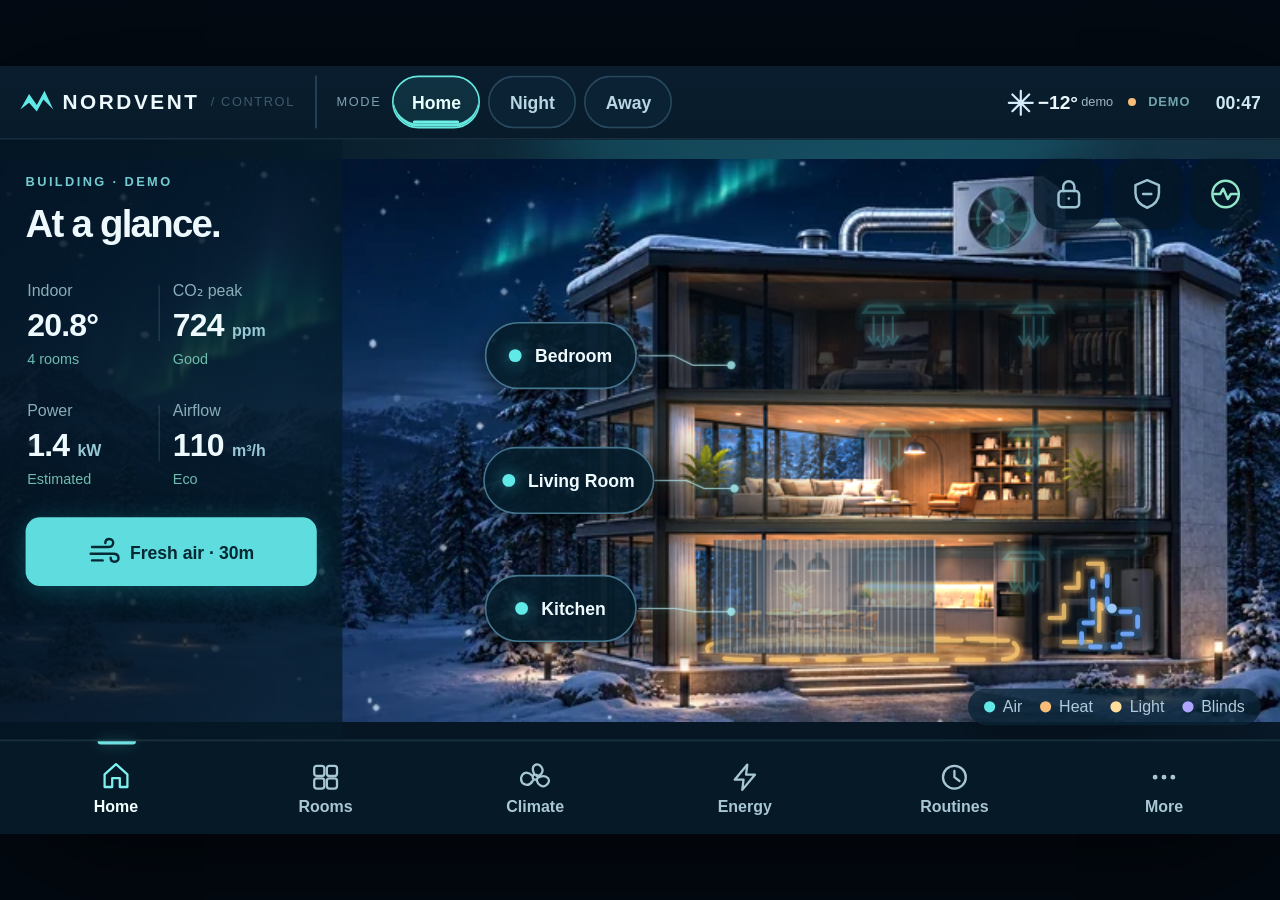
==== docs/web/index.html @ 2cdef2ea "feat: import original NORDVENT web and Qt source, including self-contained v17 interactive HMI" ====
<!doctype html>
<html lang="en"><head><meta charset="utf-8"><meta name="viewport" content="width=device-width,initial-scale=1,maximum-scale=1,user-scalable=no"><meta name="theme-color" content="#06131f"><title>NORDVENT v16 | Status & Motion</title><style>
/* styles.css */
:root{--bg:#061320;--panel:#0c273a;--panel2:#0d2e41;--line:#2c5266;--line2:#456d80;--muted:#9fbfcd;--white:#e8f8ff;--cyan:#47e4ef;--amber:#ffc078;--gold:#ffde9b;--violet:#afa4ff;--mint:#71e4b7;--red:#ff878a;--ease:cubic-bezier(.16,.85,.28,1)}
*{box-sizing:border-box}html,body{width:100%;height:100%;margin:0;overflow:hidden;background:#030a13;color:var(--white);font-family:Inter,Segoe UI,Arial,sans-serif;-webkit-font-smoothing:antialiased;overscroll-behavior:none}button,input,select{font:inherit}button{border:0;background:none;color:inherit;cursor:pointer;touch-action:manipulation;user-select:none;-webkit-tap-highlight-color:transparent}button:focus-visible,input:focus-visible,select:focus-visible{outline:2px solid var(--cyan);outline-offset:1px}button:active{transform:scale(.974)}.symbols{position:absolute;width:0;height:0;overflow:hidden}.ico{width:20px;height:20px;stroke:currentColor;stroke-width:1.8;fill:none;stroke-linecap:round;stroke-linejoin:round;flex:none}.ico.small{width:18px;height:18px}
#viewport{width:100%;height:100%;position:relative;display:flex;align-items:center;justify-content:center;overflow:hidden}.device{width:800px;height:480px;background:var(--bg);overflow:hidden;position:relative;flex:none;transform-origin:center center;border:1px solid #294556;box-shadow:0 20px 90px #000a}
.top{position:absolute;inset:0 0 auto;height:46px;display:flex;align-items:center;padding:0 14px 0 15px;gap:14px;background:linear-gradient(180deg,#0e2436,#081724);border-bottom:1px solid #284556;z-index:30}.wordmark{display:flex;align-items:center;gap:7px}.logo-wave{width:27px;height:27px;color:var(--cyan);filter:drop-shadow(0 0 6px #4ce4ef60)}.wordmark b{font-size:15px;letter-spacing:3.2px;font-weight:800}.wordmark-trail{font-size:9px;color:#63889c;letter-spacing:1px;border-left:1px solid #2f526a;padding-left:11px;margin-left:2px}.scene-top{height:40px;min-width:126px;border-left:1px solid #2a495b;padding-left:12px;display:flex;gap:6px;align-items:center;justify-content:center}.top-kicker{font-size:9px;letter-spacing:.9px;color:#8eafbf}.scene-top strong{font-size:13px}.down{font-size:16px;color:var(--cyan)}.top-fill{flex:1}.outdoor{display:flex;gap:6px;align-items:center}.outdoor .ico{color:#d4ebfd}.outdoor strong{font-size:14px}.outdoor span{font-size:9px;color:#9fb6c6}.sim{font-size:10px;letter-spacing:.8px;font-weight:750;color:#c3d7e0;border-left:1px solid #315063;padding-left:15px;white-space:nowrap}.sim i{width:6px;height:6px;display:inline-block;background:var(--amber);box-shadow:0 0 9px var(--amber);border-radius:50%;margin-right:5px}.top time{font-weight:730;font-size:12px;min-width:40px;text-align:right;color:#d1e9f1}
.workspace{position:absolute;inset:46px 0 59px;height:375px;overflow:hidden;background:radial-gradient(ellipse at 68% 23%,#13405a,#071c30 57%,#081624 88%)}.workspace::before{content:"";position:absolute;inset:0;pointer-events:none;background:linear-gradient(0deg,#03101ba0,transparent 26%,#0000);z-index:1}.ambient{position:absolute;pointer-events:none;filter:blur(23px);border-radius:50%;opacity:.2;transition:opacity .35s}.bg-a{width:350px;height:180px;top:-112px;right:115px;background:#23bacf}.bg-b{width:170px;height:140px;right:-80px;bottom:-60px;background:#4c6eb3}
.art{position:absolute;top:12px;left:0;width:800px;height:352px;z-index:1;transform-origin:66% 46%;transition:transform .52s var(--ease),filter .35s,opacity .35s;will-change:transform}.house{position:absolute;inset:0;width:800px;height:352px;object-fit:fill;pointer-events:none;user-select:none}.effect-svg{position:absolute;inset:0;width:800px;height:352px;pointer-events:none;overflow:visible}.fx{transition:opacity .3s,filter .3s}.fx-light rect{transition:opacity .35s}.fx-air,.fx-recovery,.fx-heat{opacity:0}.fx-air.on{opacity:.7}.fx-recovery.on{opacity:.65}.fx-heat.on{opacity:.6}.air-base{fill:none;stroke:var(--cyan);stroke-width:8;opacity:.12}.air-moving{fill:none;stroke:var(--cyan);stroke-width:3;stroke-dasharray:8 18;stroke-linecap:round;animation:flow var(--air-duration,2.4s) linear infinite;filter:url(#glowC)}.fan-ring{fill:none;stroke:var(--cyan);stroke-width:1.8;stroke-dasharray:18 9;animation:fan 6s linear infinite;transform-origin:608px 37px}.fan-blades{fill:#51f0ef;opacity:.84;animation:fan 2.6s linear infinite;transform-origin:608px 37px;filter:url(#glowC)}.heat-base{fill:none;stroke:var(--amber);stroke-width:8;opacity:.12}.heat-running{fill:none;stroke:var(--amber);stroke-width:4;stroke-linecap:round;stroke-dasharray:20 22;animation:flow 3s linear infinite;filter:url(#glowA)}.recovery-cyan,.recovery-amber{fill:none;stroke-width:4;stroke-dasharray:12 14;stroke-linecap:round;animation:flow 2.5s linear infinite;filter:url(#glowC)}.recovery-cyan{stroke:var(--cyan)}.recovery-amber{stroke:var(--amber);animation-direction:reverse}.fx-blind rect{fill:#9b96ff;opacity:.65;transition:height .48s var(--ease);filter:drop-shadow(0 0 3px #aaa3ff75)}.focus-svg{opacity:0;transition:opacity .2s}.focus-svg.on{opacity:1}.focus-svg rect,.focus-svg path{transition:all .45s var(--ease)}#focusFill{fill:#43dff1;fill-opacity:.04}#focusStroke{fill:none;stroke:var(--cyan);stroke-opacity:.77;stroke-width:1.5;stroke-dasharray:7 7;animation:selection 6s linear infinite}#focusTop{fill:none;stroke:#85f8fc;stroke-width:2.5;filter:url(#glowC)}
.workspace[data-page="home"] .art{opacity:1}.workspace[data-page="rooms"] .art{transform:translate(85px,4px) scale(.91);filter:brightness(.66)}.workspace[data-page="climate"] .art{transform:translate(120px,1px) scale(.93);filter:brightness(.7)}.workspace[data-page="energy"] .art{transform:translate(105px,1px) scale(.94);filter:brightness(.72)}.workspace[data-page="routines"] .art,.workspace[data-page="more"] .art{opacity:.3;filter:brightness(.5)}.workspace[data-page="home"].focused .art{transform:translate(-140px,var(--zoom-y,0px)) scale(1.24);filter:brightness(.91)}.workspace[data-page="climate"] .fx-air.on,.workspace[data-page="climate"] .fx-recovery.on{opacity:1}.workspace[data-page="climate"] .fx-heat.on{opacity:.12}.workspace[data-page="energy"] .fx-heat.on{opacity:1}.workspace[data-page="energy"] .fx-air.on,.workspace[data-page="energy"] .fx-recovery.on{opacity:.10}.workspace.focused .fx-air.on,.workspace.focused .fx-recovery.on,.workspace.focused .fx-heat.on{opacity:.15}
.hotspots{position:absolute;inset:0;z-index:7;pointer-events:none}.room-tag{position:absolute;height:42px;min-width:95px;padding:0 11px;display:flex;align-items:center;justify-content:center;gap:8px;background:#061d2be9;border:1px solid #44768d;border-radius:22px;box-shadow:0 5px 15px #0009;font-size:11px;font-weight:700;pointer-events:auto;transition:background .18s,border-color .18s,transform .18s;white-space:nowrap}.room-tag:active{transform:scale(.97)}.room-tag:hover,.room-tag.active{border-color:var(--cyan);background:#0c4455}.room-pulse{width:8px;height:8px;border-radius:50%;background:var(--cyan);box-shadow:0 0 10px #46e4ef91;animation:beacon 2.8s ease-in-out infinite}.room-bedroom{top:102px;left:308px}.room-living{top:179px;left:305px}.room-kitchen{top:259px;left:305px}.room-utility{top:260px;left:624px}.workspace[data-page]:not([data-page="home"]) .hotspots,.workspace.focused .hotspots{display:none}
.view,.room-view{position:absolute;inset:0;z-index:8;pointer-events:none}.view>*,.room-view>*{pointer-events:auto}.room-view{display:none}.workspace.focused .room-view{display:block}.workspace.focused .view{display:none}
.panel{border:1px solid #3a657a;background:linear-gradient(140deg,#0c2a3eea,#071b2aF9);border-radius:15px;box-shadow:9px 16px 35px #0008;backdrop-filter:blur(11px)}.eyebrow{font-size:9px;color:#8de7ee;text-transform:uppercase;letter-spacing:1.45px;font-weight:800}.muted{color:var(--muted)}.h1{font-size:23px;font-weight:780;line-height:1.06;letter-spacing:-.5px;margin:5px 0 7px}.h2{font-size:20px;font-weight:760;line-height:1.1;letter-spacing:-.4px;margin:3px 0}.small{font-size:10px}.tiny{font-size:9px}.is-green{color:var(--mint)}.is-cyan{color:var(--cyan)}.is-amber{color:var(--amber)}.is-violet{color:var(--violet)}.divider{height:1px;background:#365468;opacity:.85;margin:8px 0}
.btn{height:42px;min-width:42px;border:1px solid #456c80;border-radius:10px;background:linear-gradient(145deg,#153b50,#10293d);display:inline-flex;align-items:center;justify-content:center;gap:6px;padding:0 11px;color:var(--white);font-size:11px;font-weight:740;white-space:nowrap;transition:transform .15s var(--ease),border-color .18s,background .18s,box-shadow .2s}.btn:hover{border-color:#74c0cf}.btn.on,.btn.selected{background:linear-gradient(125deg,#0c5263,#103e51);border-color:var(--cyan);box-shadow:inset 0 0 0 1px #48e6f418}.btn.primary{background:linear-gradient(125deg,#62f4ec,#28b3d2);border:1px solid #80f9f7;color:#072233;box-shadow:0 0 17px #36dfe13d}.btn.negative{border-color:#886273;color:#ffb3b9}.btn:disabled{opacity:.36;cursor:default}.icon-btn{height:42px;width:42px;border:1px solid #46697c;border-radius:10px;background:#113047;display:grid;place-items:center;flex:none}.segmented{display:flex;gap:5px}.segmented .btn{flex:1;padding:0 7px}.switch{height:42px;min-width:72px;border:1px solid #607c89;background:#123143;border-radius:10px;font-weight:760;font-size:12px;padding:0 10px}.switch.on{background:#104e56;border-color:var(--cyan);color:#adfffa;box-shadow:0 0 12px #46dde620}.switch.warning{border-color:var(--amber);color:var(--amber)}
.home-panel{position:absolute;top:14px;left:12px;width:226px;padding:15px 13px 12px}.hero-desc{color:#aac5d2;font-size:11px;line-height:1.35;margin:0 0 12px}.home-stats{display:grid;grid-template-columns:1fr 1fr;gap:7px;margin:9px 0 12px}.home-stat{border:1px solid #365c70;border-radius:9px;background:#102e41;padding:8px 8px 7px;min-height:61px}.home-stat small{font-size:10px;color:#a2bdcb;display:block;margin-bottom:4px}.home-stat strong{font-size:17px}.home-stat em{font-size:10px;color:#70dcbc;display:block;font-style:normal;margin-top:2px}.home-buttons{display:grid;grid-template-columns:1fr 78px;gap:6px}.home-buttons .btn{padding:0 7px}.home-footer{font-size:10px;color:#a6c8d9;margin:11px 0 0;line-height:1.3;min-height:25px}.home-legend{position:absolute;right:13px;bottom:9px;display:flex;gap:11px;align-items:center;z-index:8;padding:6px 10px;background:#081d2ad9;border:1px solid #285065;border-radius:20px;font-size:10px;color:#b0cbdb}.home-legend span{display:flex;align-items:center;gap:5px}.dot{width:7px;height:7px;border-radius:50%;background:var(--cyan)}.dot.heat{background:var(--amber)}.dot.lights{background:var(--gold)}.dot.blinds{background:var(--violet)}
.room-rail{position:absolute;left:11px;top:14px;width:108px;display:grid;gap:6px}.room-rail .rail-btn{height:45px;border-radius:10px;background:#0a2435eb;border:1px solid #335b71;padding:0 8px;text-align:left;font-size:11px;font-weight:720;display:flex;align-items:center;gap:6px}.rail-btn.active{background:#0b4655;border-color:var(--cyan);color:#d1ffff}.rail-btn .dot{width:6px;height:6px;flex:none}.focus-hint{position:absolute;left:12px;bottom:12px;font-size:10px;color:#bde2f2;background:#071a2bbd;border:1px solid #2d5b6c;border-radius:9px;padding:8px 9px;max-width:180px;line-height:1.4}.room-controls{position:absolute;right:8px;top:8px;bottom:8px;width:306px;border:1px solid #467b8a;border-radius:14px;background:linear-gradient(165deg,#113348f7,#071b2dfd 72%);padding:11px;box-shadow:-13px 9px 34px #0009}.room-head{display:flex;align-items:center;gap:10px;justify-content:space-between;height:43px}.room-head h2{margin:2px 0;font-size:19px}.room-meta{display:flex;justify-content:space-between;align-items:center;height:34px;background:#123043;border:1px solid #345668;border-radius:8px;margin:7px 0 8px;padding:0 9px;font-size:10px;color:#c8e3ec}.room-meta b{font-size:11px}.control-stack{display:grid;gap:7px}.control-row{min-height:69px;background:#0b2638;border:1px solid #2d5268;border-radius:10px;padding:7px 8px}.control-head{display:flex;align-items:center;justify-content:space-between;gap:5px;font-size:11px;margin-bottom:5px}.control-head .title{display:flex;align-items:center;gap:6px;font-weight:750}.control-head .title .ico{width:16px;height:16px}.control-head .value{font-weight:750;font-size:12px}.control-inputs{display:flex;gap:5px;align-items:center}.control-inputs .btn{height:36px;min-width:36px;padding:0 8px}.control-inputs output{flex:1;text-align:center;font-size:18px;font-weight:780;letter-spacing:-.5px}.control-inputs .range{flex:1;min-width:0}.slider-label{min-width:32px;font-size:11px;text-align:right;font-weight:740}.range{appearance:none;-webkit-appearance:none;background:linear-gradient(90deg,var(--cyan),#286a83) left center/100% 5px no-repeat;height:28px;cursor:pointer}.range::-webkit-slider-thumb{appearance:none;-webkit-appearance:none;width:19px;height:19px;border-radius:50%;background:#d9fcff;border:3px solid #1da3b6;box-shadow:0 0 9px #1cb4cc60}.range::-moz-range-thumb{width:17px;height:17px;border:3px solid #1da3b6;border-radius:50%;background:#d9fcff}.range.violet{background:linear-gradient(90deg,#ada7ff,#565d99) left center/100% 5px no-repeat}.control-inputs .btn{flex:1}.control-inputs .btn .ico{width:16px;height:16px}.room-controls .detail{font-size:9px;color:#95b8c8;margin-top:7px}
.page-shell{position:absolute;top:13px;left:13px;width:440px;height:347px;padding:13px 14px;border:1px solid #436c7f;border-radius:15px;background:linear-gradient(145deg,#0c293df5,#071b2af6);box-shadow:12px 12px 35px #0007}.page-shell.wide{width:570px;left:115px}.page-header{height:44px;display:flex;align-items:flex-start;justify-content:space-between;gap:10px}.page-header .subtitle{font-size:10px;color:#a2c0ce;line-height:1.3}.page-header .h2{margin:2px 0}.status-chip{font-size:10px;color:#9df1e2;background:#103e48;border:1px solid #36999b;border-radius:22px;padding:7px 9px;white-space:nowrap}.section-title{font-size:11px;font-weight:790;color:#dbf3f8}.page-grid{display:grid;gap:8px}.compact-card{background:#102e41;border:1px solid #31576a;border-radius:10px;padding:9px 10px}.compact-row{display:flex;align-items:center;justify-content:space-between;gap:8px}.compact-row strong{font-size:12px}.compact-row small{font-size:10px;color:#a2bdc9}.compact-card p{font-size:10px;color:#9ebdcb;margin:5px 0 0}.mode-row{display:flex;gap:6px;margin:7px 0 9px}.mode-row .btn{min-width:0;flex:1}.subsystem{display:grid;grid-template-columns:1fr auto;align-items:center;gap:8px;min-height:52px;border-bottom:1px solid #274a5d}.subsystem:last-child{border-bottom:0}.subsystem strong{font-size:12px;display:block}.subsystem small{font-size:10px;color:#9eb8c6}.subsystem .switch{min-width:72px}.climate-banner{margin-top:9px;padding:8px 10px;border-radius:10px;background:#0c3c48;border:1px solid #287e8a;display:flex;align-items:center;justify-content:space-between;font-size:10px;color:#c8ebec}.climate-banner b{font-size:12px}
.rooms-layout{position:absolute;inset:0}.rooms-panel{position:absolute;top:12px;left:13px;width:434px;height:348px}.rooms-heading{margin-bottom:9px}.rooms-heading p{font-size:10px;color:#a4bdc9;margin:3px 0}.room-cards{display:grid;grid-template-columns:1fr 1fr;gap:9px}.room-card{height:133px;padding:12px;display:flex;flex-direction:column;justify-content:space-between;text-align:left;border-radius:13px;border:1px solid #3f687b;background:linear-gradient(145deg,#183b50eb,#0b2235ed);box-shadow:0 5px 14px #0005;transition:background .2s,border-color .2s,transform .18s}.room-card:hover{border-color:var(--cyan);background:#154356}.room-card .room-name{display:flex;justify-content:space-between;align-items:center;font-size:15px;font-weight:780}.room-card .room-name svg{width:17px;height:17px}.room-card .room-detail{font-size:10px;color:#abcedc}.room-card .readings{display:flex;gap:14px;font-size:13px;font-weight:740}.rooms-hint{position:absolute;right:16px;bottom:15px;background:#0b2636c7;border:1px solid #305c75;border-radius:9px;padding:9px 12px;color:#b9dbe9;font-size:10px}
.energy-stats{display:grid;grid-template-columns:repeat(3,1fr);gap:7px;margin:4px 0 10px}.energy-stat{border:1px solid #31596d;background:#122f42;border-radius:9px;padding:9px}.energy-stat small{font-size:9px;color:#a4c0cf;display:block}.energy-stat strong{font-size:19px;display:block;margin-top:3px}.energy-status{display:flex;justify-content:space-between;margin:10px 0 9px;align-items:center}.energy-flow{position:absolute;right:11px;top:72px;width:317px;height:236px;opacity:.95;pointer-events:none}.energy-flow text{font-family:Inter,Arial,sans-serif;fill:#cce4ec;font-size:12px}.energy-flow .flow-edge{stroke:var(--cyan);stroke-width:2.5;stroke-dasharray:7 10;animation:flow 2.7s linear infinite;fill:none;filter:drop-shadow(0 0 4px #4bcedb66)}.energy-flow .flow-hot{stroke:var(--amber);animation-duration:3s}.energy-note{position:absolute;right:20px;bottom:19px;background:#071c29d8;border:1px solid #2b5268;border-radius:9px;padding:7px 12px;color:#afd0da;font-size:10px}
.routine-list{display:grid;gap:7px;margin:10px 0 9px}.routine-row{display:grid;grid-template-columns:57px 1fr 48px 48px;align-items:center;gap:8px;padding:8px 9px;background:#102d41;border:1px solid #345b6f;border-radius:10px;min-height:67px}.routine-row .rt-time{font-size:16px;color:#a7f9ff;font-weight:760}.routine-row .rt-desc{font-size:11px;font-weight:700}.routine-row .rt-meta{display:block;font-size:10px;color:#9cb7c5;margin-top:4px}.routine-row .btn{height:40px;min-width:42px;padding:0 5px;font-size:10px}.routine-note{font-size:10px;color:#abcfdb;background:#0e2b3b;border-left:2px solid var(--cyan);padding:7px 10px;margin-top:7px}.max-three{color:#97b9c8;font-size:10px}
.more-tabs{display:flex;gap:7px;margin:5px 0 10px}.more-tabs .btn{flex:1;min-width:0}.setting-row{display:flex;align-items:center;justify-content:space-between;gap:8px;min-height:65px;padding:4px 0;border-bottom:1px solid #345266}.setting-row:last-child{border:0}.setting-row strong{display:block;font-size:12px}.setting-row small{color:#9ebac7;font-size:10px;display:block;margin-top:4px;line-height:1.3}.setting-row .btn,.setting-row .switch{height:42px;min-width:74px}.more-hint{font-size:10px;color:#a5c3d0;margin:9px 0 0}
.nav{position:absolute;bottom:0;left:0;right:0;height:59px;border-top:1px solid #30566a;background:linear-gradient(180deg,#0d2536,#071522);padding:5px 8px;display:grid;grid-template-columns:repeat(6,1fr);gap:6px;z-index:25}.nav-item{height:48px;display:flex;align-items:center;justify-content:center;flex-direction:column;gap:3px;border-radius:9px;font-size:10px;font-weight:690;color:#a8c7d4;position:relative;transition:color .18s,background .18s}.nav-item .ico{width:19px;height:19px;transition:transform .25s var(--ease)}.nav-item.selected{background:#114457;color:#ddfdff}.nav-item.selected::before{content:"";position:absolute;top:-5px;width:34px;height:3px;background:var(--cyan);box-shadow:0 0 12px var(--cyan);border-radius:0 0 4px 4px}.nav-item.selected .ico{color:var(--cyan);transform:translateY(-1px)}
.toast{position:absolute;z-index:34;bottom:10px;left:50%;transform:translate(-50%,20px);opacity:0;pointer-events:none;transition:transform .25s var(--ease),opacity .2s;background:#0d3c4c;border:1px solid #48b6c7;border-radius:9px;padding:10px 12px;max-width:660px;white-space:nowrap;font-size:11px;box-shadow:0 8px 25px #0009}.toast.show{opacity:1;transform:translate(-50%,0);pointer-events:auto}.toast button{color:#a0fffb;font-weight:800;text-decoration:underline;margin-left:12px;padding:5px}
.modal-back{position:absolute;inset:0;z-index:70;display:grid;place-items:center;background:#020914d0;backdrop-filter:blur(6px)}.modal-back.hidden{display:none}.dialog{width:468px;max-height:410px;overflow:hidden;border:1px solid #508797;border-radius:15px;background:linear-gradient(145deg,#153b50,#081d2e);box-shadow:0 20px 70px #000d;padding:14px 16px}.dialog-head{height:42px;display:flex;align-items:center;justify-content:space-between}.dialog-head h2{font-size:19px;margin:0}.dialog-body{font-size:12px;color:#b8d6e1;line-height:1.46;max-height:280px;overflow:hidden}.dialog-body p{margin:7px 0}.dialog-body label{font-size:10px;color:#aed0dc;display:block;margin:4px 0}.dialog-body input,.dialog-body select{width:100%;height:42px;border:1px solid #467187;border-radius:9px;background:#09283b;color:#e8f7fd;padding:0 10px;font-size:12px}.dialog-fields{display:grid;grid-template-columns:1fr 1fr;gap:8px}.dialog-row{display:flex;gap:8px;margin:6px 0}.dialog-row .btn{flex:1}.dialog-body .scene-opt{width:100%;height:55px;border:1px solid #41697b;border-radius:9px;margin:5px 0;padding:8px 12px;display:flex;align-items:center;justify-content:space-between;text-align:left;background:#113347}.dialog-body .scene-opt.active{border-color:var(--cyan)}.scene-opt strong{font-size:13px;display:block}.scene-opt small{font-size:10px;color:#9ebcc9}.dialog-footer{display:flex;justify-content:flex-end;gap:8px;margin-top:14px}.dialog-footer .btn{min-width:94px}
@keyframes flow{to{stroke-dashoffset:-112}}@keyframes fan{to{transform:rotate(360deg)}}@keyframes selection{to{stroke-dashoffset:-70}}@keyframes beacon{0%,100%{box-shadow:0 0 6px #46e4ef60}50%{box-shadow:0 0 15px #46e4efc7}}@keyframes pop{0%{transform:scale(.94);opacity:.7}100%{transform:scale(1);opacity:1}}
.reduce-motion *, .reduce-motion *::before,.reduce-motion *::after{animation:none!important;transition:none!important}
@media(prefers-reduced-motion:reduce){*,*::before,*::after{animation:none!important;transition:none!important}}
.turbine .fan-blades{animation-duration:var(--fan-duration,2.6s)}

/* Small touch confirmations and state-driven motion; disabled by reduce-motion. */
@keyframes tapRing{0%{opacity:.33;transform:scale(.68)}100%{opacity:0;transform:scale(1.5)}}
.nav-item,.btn,.room-tag,.rail-btn,.room-card{isolation:isolate;position:relative}
.nav-item.tap-flash::after,.btn.tap-flash::after,.room-tag.tap-flash::after,.rail-btn.tap-flash::after,.room-card.tap-flash::after{content:"";position:absolute;inset:8px;border:2px solid #5bf7ed;border-radius:inherit;pointer-events:none;animation:tapRing .35s ease-out both}
.reduce-motion .tap-flash::after{animation:none!important;display:none}

/* Fixed 800x480 room-control geometry: slightly larger touch targets, still no scroll. */
.room-controls{padding:10px}.room-head{height:40px}.room-meta{height:31px;margin:5px 0 6px}.control-stack{gap:5px}.control-row{min-height:72px;padding:6px 8px}.control-inputs .btn{height:40px}.room-controls .detail{margin-top:5px}

/* Display & FX has four rows: compact them instead of clipping or scrolling. */
.more-display .more-tabs{margin:3px 0 7px}.more-display .setting-row{min-height:54px}.more-display .more-hint{margin-top:4px}

/* V7: physical luminaires are independent, raster-aligned transparent layers. */
.lighting-layers{position:absolute;inset:0;width:800px;height:352px;pointer-events:none;overflow:hidden;z-index:1}
.fixture-overlay{position:absolute;display:block;pointer-events:none;opacity:0;transition:opacity .38s cubic-bezier(.2,.8,.2,1);user-select:none;will-change:opacity}
.fx-light{display:none !important}
.fixture-link{display:inline-flex;align-items:center;justify-content:center;gap:3px;min-width:122px;height:25px;padding:2px 5px;border:1px solid #5a667d;border-radius:7px;background:#183447;color:#ffe1ab;font-size:10px;font-weight:760;white-space:nowrap}
.fixture-link:hover,.fixture-link:focus-visible{border-color:#ffe0a6;background:#334054}
.fixture-row{height:55px;border:1px solid #345a70;border-radius:10px;background:#102f43;margin:6px 0;padding:6px 9px;display:flex;align-items:center;justify-content:space-between;gap:7px}
.fixture-row strong{display:block;font-size:12px}.fixture-row small{display:block;font-size:10px;color:#acc6d2;margin-top:3px}
.fixture-row button{height:40px;min-width:78px}
.room-controls .control-row{padding-top:5px;padding-bottom:5px}
.workspace.focused .fixture-overlay{transition:opacity .38s cubic-bezier(.2,.8,.2,1)}

/* V8 · Architectural FX registered to photographic 800×352 master art */
#effectSvg{z-index:4;isolation:isolate}
.fx-air.on{opacity:.95}.fx-heat.on{opacity:.9}.fx-recovery.on{opacity:.8}
.fx-blind{opacity:1;pointer-events:none}
.duct-casing,.air-pipe,.air-moving,.heat-base,.heat-running{fill:none;stroke-linejoin:round;stroke-linecap:round}
.duct-casing{stroke:#143e49;stroke-width:7.5;opacity:.73}
.air-pipe{stroke:#2ce6f5;stroke-width:3;opacity:.62;filter:url(#glowC)}
.air-moving{stroke:#abffff;stroke-width:2;stroke-dasharray:10 10;animation:flow var(--air-duration,2.4s) linear infinite;filter:url(#glowC);opacity:1}
.vent-outlets{stroke:#66f7ff;stroke-width:1;fill:none;filter:url(#glowC)}
.outlet-head{stroke-width:1.8;fill:#125367a0}
.outlet-arrow{stroke-width:1.35;stroke-linecap:round;stroke-linejoin:round;stroke-dasharray:28 5;animation:outletPulse 2.1s ease-in-out infinite}
.vent-outlets g:nth-child(2n) .outlet-arrow{animation-delay:-.7s}
.air-mist{stroke:none;fill:url(#airJet);opacity:.14;animation:mist 3s ease-in-out infinite;pointer-events:none}
.fan-ring{stroke-width:1.8;stroke:#5dfff5;stroke-dasharray:16 8;filter:url(#glowC);animation:fan 4s linear infinite;transform-origin:0px 0px}
.fan-blades{fill:#59faff;stroke:#a7ffff;stroke-width:.45;opacity:.95;transform-origin:0px 0px;animation:fan var(--fan-duration,2.6s) linear infinite;filter:url(#glowC)}
.recovery-cyan,.recovery-amber{fill:none;stroke-width:2.6;stroke-dasharray:7 7;stroke-linecap:round;animation:flow 2.5s linear infinite;filter:url(#glowC)}
.recovery-cyan{stroke:#4df3fa}.recovery-amber{stroke:#ffc070;animation-direction:reverse}
.heat-base{stroke:#ffb152;stroke-width:6.5;opacity:.18;filter:url(#glowA)}
.heat-running{stroke:#ffca71;stroke-width:2.7;opacity:.94;stroke-dasharray:17 12;filter:url(#glowA);animation:flow 2.6s linear infinite}
.heat-pump-dot{fill:#ffca71;filter:url(#glowA);animation:beacon 2s ease-in-out infinite}
.blind-bank{opacity:.98;filter:url(#glowV)}
.blind-slat{fill:none;stroke:#eee5ff;stroke-width:1.65;stroke-opacity:.95;stroke-linecap:round}
.blind-bank rect{opacity:.88}
.blind-edge{fill:none;stroke:#e1cdff;stroke-width:1.35;opacity:0;filter:url(#glowV);transition:opacity .28s}
#blind-bedroom,#blind-living,#blind-kitchen{transition:width .47s cubic-bezier(.18,.84,.3,1)}
.leader-lines{stroke:#b8ecf3;stroke-width:.8;fill:none;opacity:.79;filter:drop-shadow(0 0 2px #65e1f188)}
.leader-lines circle{fill:#affbff;stroke:none}
.workspace[data-page]:not([data-page="home"]) .leader-lines,.workspace.focused .leader-lines{opacity:0}
.workspace[data-page="climate"] .fx-blind{opacity:.10}
.workspace[data-page="energy"] .fx-blind{opacity:.16}
.workspace.focused .fx-blind{opacity:.65}
.workspace:not([data-page="home"]):not([data-page="climate"]):not([data-page="energy"]) .fx-blind{opacity:.15}
/* Effects are state-driven: never animate off equipment. */
.fx-air:not(.on) .fan-blades,.fx-air:not(.on) .air-moving,.fx-heat:not(.on) .heat-running{animation-play-state:paused}
@keyframes outletPulse{0%,100%{opacity:.30}50%{opacity:1}}
@keyframes mist{0%,100%{opacity:.08}50%{opacity:.28}}
/* Navigation and controls remain physically fixed; absolutely no scrolling. */
html,body,.device,.workspace,.art{overflow:hidden}

.room-bedroom{left:303px;top:98px}.room-living{left:302px;top:174px}.room-kitchen{left:303px;top:255px}.room-utility{left:630px;top:249px}

/* Correct original stacking bug: later micro-interaction rule must not convert positioned room tags to flow items. */
.room-tag{position:absolute!important}
.room-bedroom{top:114px;left:303px}.room-living{top:192px;left:302px}.room-kitchen{top:272px;left:303px}.room-utility{top:271px;left:635px}

/* Keep the selected room itself visible to the left of the control drawer. */
.workspace[data-page="home"].focused .art{transform:translate(-192px,var(--zoom-y,0px)) scale(1.24)}
/* Reference composition uses three main living-zone callouts; the utility is always accessible via Rooms and the focus rail. */
.workspace[data-page="home"]:not(.focused) .room-utility{display:none}

/* Invisible but large direct room hit areas (photo is the room selector). */
.zone-hit{position:absolute;display:block;pointer-events:auto;z-index:0;border:0;border-radius:3px;padding:0;cursor:pointer;background:transparent;outline-offset:-3px}
.zone-hit:hover{background:#4bdcec09;outline:1px solid #67eaf860}
.zone-hit:focus-visible{background:#4bdcec11;outline:2px solid var(--cyan)}
.zone-bedroom{left:423px;top:91px;width:298px;height:68px}
.zone-living{left:422px;top:167px;width:298px;height:72px}
.zone-kitchen{left:422px;top:249px;width:218px;height:73px}
.zone-utility{left:647px;top:249px;width:74px;height:73px}
.room-tag{z-index:2}

/* Home summary must also fit above the fixed 59px nav (v7 exceeded it by ~14px). */
.home-panel{padding-top:11px;padding-bottom:8px}
.home-panel .hero-desc{margin-bottom:8px}
.home-panel .home-stats{margin:7px 0 8px}
.home-panel .home-footer{margin-top:6px}

</style><style>
/* minimal.css */
/* NORDVENT v10 | minimal architectural HMI
   Fixed logical canvas 800 x 480. Never scroll. Image-driven rooms, no nested panel borders.
   Core interaction behavior remains in app.js; this is the visual system. */
:root{--bg:#071522;--panel:#092536;--muted:#96b1c0;--white:#edf9fd;--cyan:#5ce4e7;--amber:#ffc580;--ease:cubic-bezier(.2,.75,.25,1)}
.device{border:0;background:#061723;box-shadow:0 22px 85px #000a}
/* Quiet system bar: a label, a current scene, and actual statuses. */
.top{height:46px;border:0;border-bottom:1px solid #b1dceb16;background:linear-gradient(180deg,#091d2e,#071b2a);padding:0 18px;gap:12px}
.wordmark b{font-size:14px;letter-spacing:2.5px;font-weight:740}.wordmark-trail{border:0;padding:0;margin:0 0 0 2px;opacity:.58;font-size:8px}.logo-wave{width:24px;height:24px;filter:none}
.scene-top{min-width:104px;height:39px;gap:5px;border:0;padding:0 6px 0 8px;justify-content:flex-start;border-radius:0;position:relative;transition:background .2s}
.scene-top::after{content:'';position:absolute;left:8px;right:24px;bottom:5px;height:1px;background:#8dbccc70;transform:scaleX(.25);transform-origin:left;transition:transform .24s}
.scene-top:hover::after,.scene-top:focus-visible::after{transform:scaleX(1)}
.scene-top .top-kicker{font-size:8px;color:#7196a9;letter-spacing:1px}.scene-top strong{font-size:13px;letter-spacing:.2px}.scene-top .down{color:#83dadf;font-size:14px}
.sim{border:0;padding-left:4px;letter-spacing:1.4px;color:#83a5b5;font-size:9px}.sim i{width:5px;height:5px;box-shadow:none}.outdoor strong{font-size:13px}
.workspace{background:radial-gradient(ellipse at 80% 20%,#183d50,#071826 64%)}.workspace::before{background:linear-gradient(0deg,#061522d6,transparent 24%)}
/* The building remains the dominant visual object. */
.workspace[data-page="rooms"] .art{transform:translate(96px,5px) scale(.91);filter:brightness(.82) saturate(1.06)}
.workspace[data-page="climate"] .art{filter:brightness(.76)}
.workspace[data-page="energy"] .art{filter:brightness(.74)}
.thermal-zone{fill:transparent;opacity:0;mix-blend-mode:screen;filter:blur(5px);transition:opacity .48s ease,fill .48s ease;pointer-events:none}
#thermalFx{pointer-events:none}
.workspace[data-page="rooms"] .fx-blind{opacity:.08}
.workspace.focused .fx-blind{opacity:.72}
/* Borders no longer define the hierarchy: typography, spacing and tone do. */
.panel,.page-shell,.room-controls{border:0;box-shadow:none;backdrop-filter:blur(8px);background:linear-gradient(95deg,#061a2bf7 0%,#082436ef 88%,#092637df 100%);border-radius:0}
.panel{background:linear-gradient(90deg,#071d2dfc,#0b2837f4)}
.home-panel{left:0;top:0;height:375px;width:229px;padding:19px 19px 12px}
.eyebrow{font-size:8px;letter-spacing:1.5px;color:#75cbcf;font-weight:760}
.h1{font-size:26px;line-height:1.06;letter-spacing:-1.1px;font-weight:670;margin:10px 0 10px}
.h2{font-size:22px;font-weight:690;letter-spacing:-.75px}
.hero-desc{line-height:1.42;color:#9bbbc6;font-size:11px;margin-bottom:12px}
.home-stats{gap:0;margin:9px 0 15px}
.home-stat{background:transparent;border:0;border-radius:0;min-height:62px;padding:6px 4px 8px 1px;position:relative}
.home-stat:nth-child(odd)::after{position:absolute;content:'';width:1px;height:35px;right:7px;top:11px;background:#6eabb12f}
.home-stat small{font-size:10px;color:#89aeba;margin-bottom:5px}.home-stat strong{font-size:19px;font-weight:690;letter-spacing:-.5px}
.home-stat em{font-size:9px;margin-top:4px;color:#6fbcac}
.home-buttons{grid-template-columns:1fr 65px;gap:7px;margin-top:12px}
.home-buttons .btn{height:42px}.home-buttons .btn:not(.primary){background:transparent;color:#9adadf;padding:0 1px;text-decoration:underline;text-decoration-color:#63c7cd65;text-underline-offset:5px}
.home-footer{margin-top:9px;font-size:9px;line-height:1.35;color:#8cabb7}
.home-legend{border:0;background:#092334cf;border-radius:20px;box-shadow:0 3px 20px #0005}
/* Default actions are quiet flat surfaces. One expressive filled action per context. */
.btn,.icon-btn,.switch{border:0;border-radius:9px;background:#ffffff0e;box-shadow:none;color:#d6edf3;transition:background .18s,color .18s,transform .18s,box-shadow .18s}
.btn:hover,.icon-btn:hover,.switch:hover{background:#ffffff19}
.btn:active,.switch:active{transform:scale(.97)}
.btn.selected,.btn.on{background:#3ed3dc2a;color:#8df6f3;border:0;box-shadow:inset 0 -2px #69e1df}
.btn.primary{border:0;background:#5fdcdd;color:#042834;box-shadow:0 3px 16px #1cc5d044}
.btn.primary:hover{background:#81eeee}
.switch.on{border:0;background:#35c7ce29;color:#8af0eb;box-shadow:inset 0 -2px #69e1df}
.switch.warning{border:0;color:#ffc480}
.status-chip{border:0;background:#47d5ca14;border-radius:30px;color:#89e0ce;letter-spacing:.2px}
/* Dedicated room panel: soft translucent sheet, open separators, large setpoint. */
.room-controls{right:0;top:0;bottom:0;width:312px;padding:16px 16px 10px;background:linear-gradient(145deg,#0a2637f8,#061b2bf9)}
.room-head{height:43px}.room-head h2{font-size:21px;font-weight:670;letter-spacing:-.8px}.room-head .icon-btn{background:transparent}
.room-meta{border:0;border-radius:0;background:transparent;margin:5px 0 9px;padding:0;color:#8eb4c1;height:31px;font-size:10px;border-bottom:1px solid #9ed7dc22}
.room-meta b{color:#e2f2f7}
.control-stack{gap:0}
.control-row{padding:9px 0 10px;min-height:84px;border:0;border-radius:0;border-bottom:1px solid #a0cdd025;background:transparent}
.control-row:last-child{border-bottom:0}
.control-head{margin-bottom:9px}.control-head .title{font-weight:650;font-size:11px}.control-head .value{font-size:11px;color:#b1cdda;font-weight:630}
.control-inputs .btn{height:38px;min-width:39px}.control-inputs output{font-size:21px;font-weight:650}
.room-controls .detail{margin-top:8px;color:#729aa9}
.room-rail{left:14px;top:12px;width:105px;gap:2px}
.room-rail .rail-btn{border:0;border-left:2px solid transparent;border-radius:0;background:#061a2bb8;font-size:11px;height:44px;padding:0 11px}
.room-rail .rail-btn.active{background:#093849de;border-color:#63e7e7;color:#e9fcff}
.rail-btn .dot{width:5px;height:5px}
.focus-hint{background:#071d2cbd;border:0;box-shadow:none;left:12px;max-width:150px;bottom:16px;font-size:9px;color:#a4c7d2}
.fixture-link{background:transparent;border:0;padding:0;justify-content:flex-start;color:#ffe3ae;min-width:0}
.fixture-link:hover,.fixture-link:focus-visible{border:0;background:transparent;text-decoration:underline;text-underline-offset:4px}
/* Page shells are wide sheets without nested framed cards. */
.page-shell{left:0;top:0;width:451px;height:375px;padding:19px 20px}
.page-shell.wide{top:0;left:92px;width:603px;height:375px;padding:19px 24px}
.page-header{height:50px}
.page-header .h2{font-size:22px;font-weight:680}.page-header .subtitle{color:#91aeba}
.compact-card{border:0;border-radius:8px;background:#ffffff09;padding:10px 11px}
.compact-card p{color:#94b9c6}
.mode-row{gap:5px;margin:7px 0 12px;padding-bottom:1px;border-bottom:1px solid #9fcdd024}
.mode-row .btn{border-radius:0;background:transparent;height:39px;box-shadow:none;color:#93aebb;font-size:12px;font-weight:620}
.mode-row .btn.selected{color:#90f3f2;box-shadow:inset 0 -2px #67e0df;background:transparent}
.subsystem{border-bottom:1px solid #aecdd020;min-height:53px}
.climate-banner{border:0;background:#65e1de13;border-radius:5px}
.energy-stats{gap:0;margin:8px 0 8px}
.energy-stat{border:0;background:transparent;padding:9px 7px;border-right:1px solid #a1cbd025;border-radius:0}
.energy-stat:last-child{border:0}.energy-stat strong{font-size:19px;font-weight:650}
.energy-flow{opacity:.9}
.energy-note{border:0;background:#061b2ac9}
/* Photograph-led room selection: real crops from the exact house artwork. */
.rooms-panel{left:14px;top:9px;width:438px;height:354px}
.rooms-heading{height:46px;margin:0}
.rooms-heading .eyebrow{font-size:8px}
.rooms-heading .h2{font-size:23px;margin:3px 0}
.rooms-subtitle{font-size:10px;letter-spacing:.1px;color:#a5c1cc;font-weight:450;margin-left:11px;vertical-align:middle}
.room-cards{display:grid;grid-template-columns:repeat(2,1fr);gap:9px}
.room-card{position:relative!important;height:139px;min-height:0;display:block;overflow:hidden;border:0;border-radius:9px;background:#0a293b;padding:0;isolation:isolate;text-align:left;box-shadow:0 3px 16px #0007;transition:transform .2s var(--ease),box-shadow .22s}
.room-card:hover{border:0;background:#0a293b;box-shadow:0 5px 19px #000b}
.room-card:focus-visible{outline:2px solid #71eeee;outline-offset:-2px}
.room-thumb{position:absolute;inset:0;width:100%;height:100%;object-fit:cover;filter:brightness(var(--room-luminance,.9)) saturate(1.12) contrast(1.06);transition:filter .35s,transform .55s var(--ease);pointer-events:none}
.room-card:hover .room-thumb{transform:scale(1.04)}
.room-shade{position:absolute;inset:0;background:linear-gradient(180deg,#01101b5b 0%,#04152200 30%,#031522b3 65%,#02121eea 100%);pointer-events:none}
.room-visual-tint{position:absolute;top:0;right:0;width:80px;height:92px;background:radial-gradient(circle at 100% 0%,var(--thermal-accent),transparent 76%);opacity:.23;pointer-events:none;mix-blend-mode:screen}
.room-card-top{position:absolute;left:11px;right:11px;top:12px;display:flex;justify-content:space-between;align-items:center;color:#f3fbfd;font-size:13px;letter-spacing:-.2px;text-shadow:0 1px 6px #000b}
.room-card-top b{font-weight:720}.room-card-arrow{font-size:18px;font-weight:300;color:#b4f9fa}
.room-card-bottom{position:absolute;left:11px;right:11px;bottom:12px;display:flex;align-items:end;justify-content:space-between;gap:3px}
.room-temperature{font-size:25px;font-weight:680;line-height:.9;letter-spacing:-1px;color:#f1fbfe;text-shadow:0 2px 8px #0008}.room-temperature small{font-size:11px;font-weight:520;letter-spacing:0;margin-left:2px}
.room-card-right{display:flex;flex-direction:column;align-items:flex-end;gap:4px;white-space:nowrap}
.room-card-right b{font-size:10px;font-weight:650}.room-card-right small{font-size:9px;color:#bdd3de}
.rooms-footnote{margin-top:9px;display:flex;align-items:center;justify-content:space-between;font-size:9px;color:#96b8c4}
.thermal-key{display:flex;align-items:center;gap:5px}.thermal-key i{width:5px;height:5px;border-radius:50%;display:inline-block}.thermal-key .cold{background:#69c6ff}.thermal-key .neutral{background:#91e6bf}.thermal-key .warm{background:#ffbc73}
.rooms-hint{border:0;background:#071c2ccf;right:10px;bottom:12px;color:#aed3dc}
/* Secondary views inherit the same open visual rhythm. */
.routine-row{background:transparent;border:0;border-bottom:1px solid #b7d8dc2b;border-radius:0;padding:10px 0;min-height:66px}
.routine-row .rt-time{font-weight:660}
.routine-row .btn{background:#ffffff12}
.routine-note{background:transparent;border-left:2px solid #64dfdf;color:#a4c4ce;padding:5px 9px}
.more-tabs{gap:12px;margin:4px 0 12px}
.more-tabs .btn{background:transparent;border-radius:0;height:34px;font-size:11px;color:#8facba}
.more-tabs .btn.selected{background:transparent;box-shadow:inset 0 -2px #66e2e0;color:#b3fafa}
.setting-row{border-bottom:1px solid #8eafbd27}
/* No giant active box in navigation: a quiet line and a tint. */
.nav{border-top:1px solid #a6e7ee1c;background:#061927;padding:5px 9px;gap:4px}
.nav-item{border-radius:0;font-weight:600}
.nav-item.selected{background:transparent;color:#f3ffff}
.nav-item.selected::before{top:-5px;width:24px;height:2px;background:#70e1e3;box-shadow:0 0 8px #61e6e766}
.nav-item.selected .ico{color:#7df1ef}
.nav-item:not(.selected):hover{background:#ffffff0a}
/* Scene selection is an editorial list, not a stack of card buttons. */
.modal-back{background:#03111ed9;backdrop-filter:blur(9px)}
.dialog{background:#092336;border:0;border-radius:12px;box-shadow:0 24px 80px #000d;padding:15px 20px}
.dialog-head h2{font-size:20px;font-weight:680;letter-spacing:-.6px}
.dialog-body .scene-opt{height:60px;background:transparent;border:0;border-bottom:1px solid #b5d8df29;border-radius:0;margin:0;padding:9px 3px}
.dialog-body .scene-opt:hover{background:#ffffff09}
.scene-opt strong{font-size:15px;font-weight:650}
.scene-opt small{font-size:10px;color:#8fb4c1}
.fixture-row{background:transparent;border:0;border-bottom:1px solid #b6d9e02a;border-radius:0;margin:3px 0;padding:6px 0}
.dialog-body input,.dialog-body select{background:#102e41;border:0;border-radius:7px}
/* Respect the embedded budget: only 2D opacity/motion, no heavy live shaders needed. */
.reduce-motion .room-thumb,.reduce-motion .thermal-zone{transition:none!important}

</style><style>
/* v11.css */
/* NORDVENT v11 — real 800x480 fixed-layout MCU visual hierarchy. No scrolling. */
:root{--cyan:#61e8e5;--ink:#071724}
html,body,#viewport,.device{overflow:hidden!important}
.device{width:800px!important;height:480px!important;position:absolute;left:50%;top:50%;margin-left:-400px;margin-top:-240px;transform-origin:center center}
/* Permanent mode and safety actions, no menu/dropdown. */
.top{height:46px;gap:8px;padding:0 12px}
.wordmark{gap:5px;flex:0 0 auto}.wordmark b{font-size:13px;letter-spacing:1.6px}.logo-wave{width:22px;height:22px}
.header-modes{height:38px;display:flex;align-items:center;gap:2px;margin-left:16px}
.header-modes>span{font-size:8px;letter-spacing:1.1px;color:#7eacb8;margin-right:6px;font-weight:700}
.mode-choice{height:35px;padding:0 9px;border:0;border-radius:5px;background:transparent;color:#89aeba;font-size:11px;font-weight:630;position:relative;transition:color .18s,background .18s;cursor:pointer}
.mode-choice.active{color:#e5fcff;background:#37b9c216}
.mode-choice.active:after{position:absolute;content:"";height:2px;bottom:2px;left:12px;right:12px;background:#6cf1e9;border-radius:8px}
.mode-choice:active,.header-action:active{transform:scale(.96)}
#modeCustom{font-size:8px;color:#ffc97f;font-style:normal;min-width:0;white-space:nowrap;margin-left:3px}
.top-fill{min-width:0}.header-action{height:35px;display:flex;align-items:center;gap:4px;padding:0 7px;white-space:nowrap;border:0;border-radius:5px;background:#ffffff06;color:#b4d5de;cursor:pointer;font-size:10px;font-weight:650}
.header-action .ico{width:14px;height:14px;color:#9ac2d1}.header-action.armed{color:#ffc782}.header-action.armed .ico{color:#ffbc6e}.header-action.unlocked{color:#ffc782}
.outdoor{gap:2px}.outdoor strong{font-size:12px}.outdoor span{font-size:8px}.sim{padding:0;font-size:8px;color:#71a4ab;letter-spacing:.6px}.top time{font-size:11px;min-width:35px}
.workspace{height:375px;overflow:hidden!important}.view,.room-view{overflow:hidden!important}.nav{height:59px}
/* Home: only useful readings + one immediate action. */
.home-panel{left:0;top:0;width:214px;height:375px;padding:22px 16px 12px;background:linear-gradient(90deg,#061a2bf8,#092b3be9)}
.home-panel .h1{font-size:24px;margin:9px 0 15px}.home-panel .eyebrow{font-size:8px}
.home-stats{margin:0 0 18px;gap:6px 0}.home-stat{min-height:69px;padding-top:9px;padding-bottom:5px}.home-stat small{font-size:10px}.home-stat strong{font-size:20px}.home-stat em{font-size:9px}.home-stat .unit{font-size:10px;letter-spacing:0;color:#98c9d5;font-weight:570}
.home-buttons{display:block;margin-top:12px}.home-buttons .btn{height:43px;width:100%;font-size:11px}.home-legend{bottom:9px;right:12px}
/* Image-led 2x2 room picker takes less than half the viewport. */
.workspace[data-page="rooms"] .art{transform:translate(27px,0) scale(.99);filter:brightness(.86)}
.rooms-panel{top:21px;left:12px;width:358px;height:285px;background:none;border:0;box-shadow:none}
.micro-heading{display:flex;align-items:baseline;gap:11px;height:36px;color:#f3fcff;font-size:21px;font-weight:680;letter-spacing:-.65px}
.micro-heading small,.micro-heading .soft-state{font-size:10px;letter-spacing:0;color:#a1bac7;font-weight:500}
.room-cards{grid-template-columns:repeat(2,1fr);gap:8px}
.room-card{height:100px;border-radius:7px!important;box-shadow:0 4px 12px #0007}
.room-thumb{filter:brightness(var(--room-luminance,.9)) saturate(1.08)}
.room-card-top{top:9px;left:9px;right:9px;font-size:12px}.room-card-arrow{font-size:14px}
.room-card-bottom{bottom:9px;left:9px;right:9px;gap:2px}.room-temperature{font-size:22px}.room-temperature small{font-size:10px}
.room-card-right{gap:3px}.room-card-right b{font-size:9px}.room-card-right small{font-size:9px;display:flex;align-items:center;gap:2px}.room-card-right .ico{width:10px;height:10px}
/* Contextual room controls: slim bottom dock, leave house and focused floor visible. */
.workspace[data-page="home"].focused .art{transform:translate(-90px,var(--zoom-y,0px)) scale(1.12);filter:brightness(.92)}
.room-rail{left:11px;top:10px;width:auto;display:flex;gap:4px;z-index:10}
.room-rail .rail-btn{height:37px;min-width:60px;padding:0 11px;border-radius:20px;border:1px solid #accac62e;background:#082338d9;font-size:10px;color:#a4c6d3;text-align:center;justify-content:center}
.room-rail .rail-btn.active{border-color:#70eddf6e;background:#0c4655dd;color:#eeffff}
.room-quick{position:absolute;left:9px;right:9px;bottom:8px;height:109px;display:grid;grid-template-columns:158px 131px 224px 1fr;align-items:center;background:linear-gradient(180deg,#081d2ef2,#0a2837f9);backdrop-filter:blur(10px);border:1px solid #acdce121;border-radius:9px;box-shadow:0 8px 24px #000b;z-index:11;padding:9px 7px}
.quick-info,.quick-group{height:84px;min-width:0;padding:0 10px;border-right:1px solid #89d6db23}.quick-group:last-child{border:0}
.quick-title{display:flex;align-items:center;justify-content:space-between;gap:4px}.quick-title strong{font-size:15px;font-weight:710;white-space:nowrap;overflow:hidden;text-overflow:ellipsis}.quick-back{height:30px;width:28px;border:0;background:#ffffff11;border-radius:7px;color:#d9f5f8;display:grid;place-items:center;flex:none}.quick-back .ico{width:14px;height:14px}
.quick-readings{font-size:12px;color:#eaf7f9;font-weight:650;margin-top:9px;white-space:nowrap}.quick-status{color:#89b3c1;font-size:9px;display:block;margin-top:7px}
.quick-group>small,.quick-label{height:28px;display:flex;align-items:center;gap:6px;color:#a5c5d1;font-size:10px;font-weight:660;white-space:nowrap}.quick-group small .ico,.quick-label .ico{width:13px;height:13px}
.quick-label{background:none;border:0;color:#ffdeac;padding:0;cursor:pointer}.quick-label span{color:#7dc8d2}
.quick-set{height:41px;display:flex;align-items:center;gap:4px}.quick-set button{height:38px;min-width:32px;padding:0 6px;border:0;border-radius:6px;background:#ffffff0e;color:#c8e5ec;font-size:11px;font-weight:660;cursor:pointer}
.quick-set button.active{background:#5dced727;color:#9ffffb;box-shadow:inset 0 -2px #75dedd}
.quick-set output{flex:1;text-align:center;font-size:17px;font-weight:730;color:#f2fdff;white-space:nowrap}
.light-quick .quick-set button{padding:0 5px;min-width:28px}.light-quick .range{flex:1;min-width:48px;width:82px}
.no-blinds{color:#7b9fb0;font-size:12px;padding-top:9px}
/* Climate + Energy are compact tool strips, not a wall of boxes. */
.page-shell.climate-compact,.page-shell.energy-compact{position:absolute;left:12px;top:16px;width:273px;height:323px;padding:6px 12px 8px;background:linear-gradient(95deg,#061a2bf8,#082b3aee 89%,#082b3a00);border:0}
.climate-flow,.power-hero{height:64px;display:flex;align-items:baseline;gap:6px;margin-top:4px;position:relative}
.climate-flow strong,.power-hero strong{font-size:44px;letter-spacing:-2.2px;line-height:1.2;font-weight:650;color:#e9fbff}
.climate-flow>span,.power-hero>span{font-size:15px;color:#76e1df}
.climate-flow small,.power-hero small{position:absolute;right:4px;top:15px;color:#88aebd;font-size:10px}
.mini-label{font-size:10px;color:#94b4c1;margin-bottom:2px}
.climate-compact .mode-row{display:flex;margin:0 0 8px;gap:2px}.climate-compact .mode-row .btn{height:34px;min-width:73px;font-size:11px}
.compact-switch-row{height:42px;display:flex;align-items:center;justify-content:space-between;border-bottom:1px solid #a1ccd624;color:#d1e7ee;font-size:12px;font-weight:620}
.compact-switch-row .switch{height:32px;min-width:54px;font-size:10px}
.compact-switch-row .ico{width:13px;height:13px;vertical-align:middle;margin-right:6px;color:#ffc47e}
.boost-inline{margin-top:11px;height:37px;width:100%;font-size:11px}
.manual-inline{display:flex;align-items:center;gap:8px;height:34px;font-size:9px}.manual-inline .range{flex:1;min-width:0}.manual-inline b{white-space:nowrap;font-size:9px}
.climate-caption{position:absolute;left:26px;bottom:9px;color:#b0d2d9;font-size:9px;background:#061b2aba;padding:5px 8px;border-radius:6px;max-width:270px}
.energy-compact .power-hero{height:81px;margin-top:10px}.energy-compact .compact-switch-row{height:51px}.energy-metrics{display:flex;justify-content:space-between;color:#9fc6d1;font-size:12px;margin-top:15px}.energy-metrics .ico{width:13px;height:13px;vertical-align:middle}.energy-mini-caption{margin-top:10px;font-size:9px;color:#83a8b7}
.energy-flow.v11-flow{position:absolute;left:388px;top:70px;width:320px;height:245px;opacity:.83;pointer-events:none;overflow:visible}
.v11-flow .energy-node circle{fill:#092a3bd9;stroke:#4bc4c783;stroke-width:1.3}
.v11-flow text{fill:#defaff;font-size:11px;font-weight:690;dominant-baseline:middle}
.v11-flow .flow-secondary{font-size:10px;font-weight:460;fill:#82adbc}
/* Compact routine list with fixed rows and aligned controls. */
.routines-minimal{position:absolute;left:125px;top:20px;width:555px;height:330px;background:linear-gradient(90deg,#071c2bed,#0a2939db);padding:11px 18px}
.routine-top{height:62px;display:flex;justify-content:space-between;align-items:center;border-bottom:1px solid #98bdc52a}
.routine-top h2{font-size:22px;margin:0 0 4px;letter-spacing:-.7px}.routine-top small{font-size:10px;color:#8fbdc9}.routine-top .btn{height:38px;padding:0 14px}
.routine-list{margin-top:5px}.routine-row{height:63px;min-height:0;display:grid;grid-template-columns:70px 1fr 52px 53px;align-items:center;gap:9px;padding:0;border:0;border-bottom:1px solid #9ac4ce27;background:transparent}
.rt-time{font-size:19px;font-weight:700;font-variant-numeric:tabular-nums;color:#f2fbff}
.routine-action{display:flex;flex-direction:column;gap:4px}.routine-action strong{font-size:11px;color:#ebf7fa}.routine-action span{font-size:10px;color:#98b8c8}
.routine-toggle,.routine-edit{height:36px;border-radius:5px;border:0;font-size:10px;font-weight:650;color:#d1e6ef;background:#ffffff13;cursor:pointer}.routine-toggle.on{color:#6ee6de;background:#40cccc21}.routine-edit{background:transparent;text-decoration:underline;text-underline-offset:3px}
.routine-count{margin-top:13px;color:#8dabbc;font-size:10px;display:flex;justify-content:space-between}.empty-routine{font-size:12px;color:#a6c7d2;padding:25px}
/* More page: understated config, avoid duplicated permanent safety actions. */
.page-shell.wide{left:122px;top:20px;width:555px;height:320px;padding:13px 18px}
.more-hint{display:none}.setting-row{min-height:54px}
/* Avoid motion when disabled. */
.reduce-motion .mode-choice,.reduce-motion .header-action,.reduce-motion .room-quick{transition:none!important}

/* Optional locally imported background sequence. Artwork always spans the fixed 800×352 map. */
.background-video{width:800px;height:352px;object-fit:fill;position:absolute;inset:0;pointer-events:none;z-index:0}
.asset-actions{display:flex;gap:5px;align-items:center;justify-content:flex-end}
.asset-actions .btn{min-width:53px;min-height:35px;height:35px;padding:0 7px;font-size:10px}
.more-display .setting-row{min-height:51px}

/* v12 compact refinements */
.mode-strip{display:flex;align-items:center;gap:4px;border-left:1px solid #28495d;padding-left:12px}.mode-label{font-size:8px;letter-spacing:1px;color:#7fa1b2;margin-right:2px}.mode-choice{height:28px;min-width:44px;padding:0 10px;border-radius:14px;border:1px solid #28495d;background:#0a2233;color:#b8d6e3;font-size:11px;font-weight:650}.mode-choice.active{background:#103a48;color:#f4ffff;border-color:#69ebe5}.mode-custom{font-size:9px;color:#95bece;min-width:34px}.header-action{height:28px;padding:0 9px;border-radius:14px;border:1px solid #28495d;background:#0a2233;color:#dceef5;font-size:10px;display:flex;align-items:center;gap:5px}.header-action.unlocked{color:#ffddab}.header-action.armed{color:#8ff3d3}.header-action .ico{width:12px;height:12px}
.house#buildingVideo,.house#buildingImage{position:absolute;inset:0;width:100%;height:100%;object-fit:cover}
.rooms-panel.micro{top:12px;left:12px;width:176px;height:308px;background:linear-gradient(180deg,#081d2ef1,#0a2534f5);border:1px solid #2a4f61;border-radius:10px;padding:10px;box-shadow:0 8px 18px #0007}.room-icon-list{display:grid;grid-template-columns:1fr;gap:8px;margin-top:8px}.room-mini-card{display:grid;grid-template-columns:44px 1fr;grid-template-areas:'thumb main''thumb icons';gap:2px 8px;align-items:center;height:62px;border:1px solid #244b5f;border-radius:8px;background:#0a2233;padding:6px 7px;text-align:left}.room-mini-thumb{grid-area:thumb;width:44px;height:44px;border-radius:6px;object-fit:cover}.room-mini-main{grid-area:main;display:flex;flex-direction:column;min-width:0}.room-mini-main b{font-size:11px;color:#eefbfd;line-height:1}.room-mini-main small{font-size:9px;color:#9ebdca;line-height:1.1}.room-mini-icons{grid-area:icons;display:flex;gap:7px;align-items:center;flex-wrap:wrap}.room-mini-icons span{display:flex;gap:3px;align-items:center;color:#b9d9e5;font-size:8px}.room-mini-icons .ico{width:10px;height:10px;color:var(--thermal-accent)}.room-mini-icons em{font-style:normal}
.room-quick.compact{left:10px;right:10px;bottom:8px;height:84px;grid-template-columns:130px 113px 166px 78px;padding:7px 7px}.quick-info .quick-title strong{font-size:14px}.quick-readings{font-size:11px}.quick-status{font-size:9px}.quick-group small{font-size:9px}.quick-set output{font-size:15px}.quick-set button{height:28px;min-width:34px;padding:0 7px}.quick-label.compact-only{height:28px;padding:0 10px;border-radius:14px;border:1px solid #2f6072;background:#0d2e3f;color:#d8f4ff;font-size:10px}

</style><style>
/* v13.css */
/* NORDVENT v13: 800 x 480 locked MCU layout. No scrolling, no off-canvas drawers. */
:root{--cyan:#60e9e6;--amber:#f7bc76}
html,body,#viewport,.device,.workspace,.view,.room-view{overflow:hidden!important}
.device{width:800px!important;height:480px!important}
.workspace{height:375px!important}
/* Architectural base stays visible to the right of a single contextual panel. */
.workspace[data-page="rooms"] .art,.workspace[data-page="climate"] .art,.workspace[data-page="energy"] .art{transform:translate(0,0) scale(1)!important;filter:brightness(.91) saturate(1.04)!important}
.workspace[data-page="routines"] .art,.workspace[data-page="more"] .art{opacity:.82!important;filter:brightness(.64)!important}
.workspace[data-page="home"].focused .art{transform:translate(-44px,var(--zoom-y,0px)) scale(1.13)!important;filter:brightness(.92)!important}
.workspace.focused .fx-blind{opacity:.82}
.workspace.focused .room-view{display:block;z-index:12}
.workspace.focused .view{display:none}
.workspace.focused .hotspots{display:none}
/* One side-panel visual language shared across all views. */
.side-panel,.room-side{position:absolute;left:0;top:0;width:228px;height:375px;overflow:hidden;background:linear-gradient(90deg,#061a2bfa 0%,#092737f7 94%,#092737df 100%);padding:19px 15px 12px;backdrop-filter:blur(5px);box-shadow:9px 0 22px #020d1944;border:0;border-radius:0;pointer-events:auto;color:#e5f7fb}
.side-kicker{display:block;font-size:8px;letter-spacing:1.3px;font-weight:780;color:#79d3d8;line-height:12px}
.side-titleline{display:flex;align-items:baseline;justify-content:space-between;margin-top:5px;min-height:40px;gap:8px}
.side-titleline h2{font-size:24px;font-weight:690;letter-spacing:-.8px;line-height:1.2;margin:0}
.side-titleline small{font-size:10px;color:#91b9c6;white-space:nowrap}
.inline-note{font-size:9px;color:#85afbd;line-height:1.3;margin:7px 0 0}
/* Four compact room-image selectors, vertical single column. */
.rooms-v13{width:238px}
.rooms-v13-list{display:flex;flex-direction:column;gap:7px;margin-top:5px}
.room-pick{height:64px;display:grid;grid-template-columns:50px minmax(0,1fr) 36px 5px;gap:7px;align-items:center;min-width:0;padding:4px 7px 4px 4px;text-align:left;border:0;border-radius:8px;background:linear-gradient(90deg,#173b4b90,#071c2f9a);color:#e4f7fc;transition:background .2s,transform .18s;cursor:pointer}
.room-pick:active{transform:scale(.97)}.room-pick:hover,.room-pick:focus-visible{background:#17475b;outline:1px solid #70e5df}
.room-pick-icon{height:50px;width:50px;object-fit:cover;border-radius:7px;pointer-events:none}
.room-pick-copy{display:flex;flex-direction:column;gap:5px;min-width:0}
.room-pick-copy b{font-size:11.5px;font-weight:720;white-space:nowrap;line-height:1.05}
.room-pick-copy small{font-size:8.5px;color:#95bcc9;white-space:nowrap;overflow:hidden;text-overflow:ellipsis}
.room-pick>strong{font-size:13px;font-weight:740;white-space:nowrap;font-variant-numeric:tabular-nums}
.room-pick-chevron{color:#82cbd3;font-size:17px}
.rooms-v13-foot{display:flex;gap:7px;align-items:center;margin-top:13px;color:#93b6c2;font-size:9px;white-space:nowrap}
.foot-pulse{height:5px;width:5px;border-radius:50%;background:#56e2df;box-shadow:0 0 6px #5df6e7;flex:none}
/* Selected room uses the exact same LEFT position as Home; never hides the house. */
.room-side{width:228px;padding:13px 14px 10px;animation:panelEnter .22s ease-out both}
@keyframes panelEnter{from{opacity:.7;transform:translateX(-9px)}to{opacity:1;transform:translateX(0)}}
.room-side-header{display:flex;justify-content:space-between;align-items:center;height:26px}
.room-exit{display:grid;place-items:center;width:31px;height:29px;border:0;border-radius:7px;background:#ffffff16;color:#d4f4fb}
.room-exit .ico{width:15px;height:15px}
.room-side h2{font-size:22px;font-weight:710;letter-spacing:-.65px;margin:3px 0 5px;white-space:nowrap}
.room-data{height:39px;display:flex;justify-content:space-between;align-items:center;gap:6px}
.room-data strong{font-size:20px;font-weight:730;font-variant-numeric:tabular-nums}
.room-data span{text-align:right;font-size:9px;line-height:1.35;color:#90b7c6}
.room-mini-nav{display:grid;grid-template-columns:repeat(4,minmax(0,1fr));gap:3px;margin:5px 0 10px}
.room-mini-nav button{min-width:0;height:30px;border:0;border-radius:5px;padding:0 1px;background:#0c2f40;color:#8caebb;font-size:9px;font-weight:660}
.room-mini-nav button.active{background:#52e0db31;color:#adfffb;box-shadow:inset 0 -2px #69e9e3}
.room-action-block{border-top:1px solid #92bdc127;padding:7px 0 7px;min-height:65px}
.room-action-block.last{padding-bottom:0}
.room-action-top{display:flex;align-items:center;justify-content:space-between;height:23px;gap:5px}
.room-action-top>span{display:flex;align-items:center;gap:6px;font-weight:660;color:#b5d5de;font-size:10px}
.room-action-top .ico{width:13px;height:13px;color:#f5c58b}
.room-action-top strong{font-size:15px;font-weight:720;color:#e7f8fa}
.room-action-top>small{font-size:9px;color:#98b8c6}
.room-action-top>button{border:0;background:transparent;color:#9ff0eb;font-size:9px;padding:3px 4px}
.room-action-buttons{display:flex;align-items:center;gap:5px;height:33px;margin-top:2px}
.room-action-buttons button{height:31px;min-width:35px;border:0;border-radius:6px;color:#dfedf4;background:#ffffff10;font-size:10px;font-weight:690;padding:0 8px;flex:1}
.room-action-buttons button .ico{width:14px;height:14px}
.room-action-buttons button.active{background:#52dbd531;color:#9dfff6;box-shadow:inset 0 -2px #6ce3dd}
.room-action-buttons.two button{flex:1}
.room-action-buttons.three button{flex:1;padding:0 2px}
.room-light-buttons button{min-width:34px;flex:0 0 auto}
.room-light-buttons .range{min-width:25px;flex:1;height:28px}
/* Minimal Climate and Energy in the same, narrow information strip. */
.climate-v13,.energy-v13{width:234px}
.measure-hero{margin-top:2px;height:61px;display:flex;align-items:baseline;gap:7px}
.measure-hero strong{font-size:44px;line-height:1.25;font-weight:670;letter-spacing:-2px;color:#ecfbff;font-variant-numeric:tabular-nums}
.measure-hero>span{font-size:13px;color:#6de9e6}
.measure-hint{font-size:10px;color:#92b8c7;margin-top:-9px;margin-bottom:10px}
.vent-modes{display:grid;grid-template-columns:repeat(3,1fr);gap:3px;margin:12px 0}
.vent-modes button,.more-tabs-v13 button{height:35px;border:0;border-radius:5px;background:#ffffff0d;color:#97bbc7;font-size:10px;font-weight:690}
.vent-modes button.active,.more-tabs-v13 button.active{background:#43e0dc26;color:#c4fafa;box-shadow:inset 0 -2px #58e2db}
.thin-switch{min-height:42px;display:flex;align-items:center;justify-content:space-between;gap:5px;border-bottom:1px solid #92b9bc27;font-size:12px;color:#d0e7ed}
.thin-switch>span{display:flex;align-items:center;gap:7px}
.thin-switch .ico{width:14px;height:14px;color:#80e4e7}
.thin-switch .switch{height:32px;min-width:52px;border-radius:7px;font-size:10px}
.full-boost{height:39px;width:100%;margin-top:12px;font-size:11px}
.manual-v13{display:flex;align-items:center;gap:6px;height:34px}.manual-v13 input{flex:1;min-width:0}.manual-v13 output{font-size:9px;white-space:nowrap;color:#b3d1d9}
.energy-strips{display:flex;width:100%;height:11px;overflow:hidden;border-radius:4px;gap:2px;margin:20px 0 9px}
.energy-strips>span{display:block;min-width:1px;transition:width .4s ease}
.energy-mini-legend{display:flex;gap:8px;margin-bottom:14px;font-size:8.5px;color:#b7cad4}
.energy-mini-legend span{display:flex;align-items:center;gap:3px}.energy-mini-legend i{height:6px;width:6px;border-radius:50%}
.energy-fan-reading{display:flex;align-items:center;justify-content:space-between;padding-top:13px;font-size:11px;color:#99c0cb}
.energy-fan-reading span{display:flex;align-items:center;gap:6px}.energy-fan-reading .ico{width:13px;height:13px}
.energy-fan-reading strong{font-size:11px;color:#e1f8fa;font-weight:700}.energy-fan-reading strong small{font-size:9px;color:#86abb7}
.energy-flow.v11-flow{display:none!important}
/* Routines as a short three-row timeline. */
.routines-v13{width:263px}
.routine-add{height:31px;padding:0 11px;display:flex;align-items:center;gap:5px;border:0;border-radius:16px;background:#3be0dc24;color:#bafff7;font-size:11px;font-weight:690}
.routine-add:disabled{opacity:.35}.routine-add .ico{width:13px;height:13px}
.routine-list-v13{margin-top:12px}.routine-item{height:65px;display:grid;grid-template-columns:43px minmax(0,1fr) 35px 25px;align-items:center;gap:7px;border-bottom:1px solid #c5e2e122}
.routine-time{font-size:12px;color:#f1fbff;font-weight:760;letter-spacing:-.25px;font-variant-numeric:tabular-nums}
.routine-label{display:flex;flex-direction:column;gap:4px;min-width:0}.routine-label b{font-size:10px;color:#d9f6fa;font-weight:700;white-space:nowrap}.routine-label small{font-size:9px;color:#88acb9;white-space:nowrap}
.routine-toggle-v13{height:30px;padding:0 2px;border:0;border-radius:6px;background:#ffffff0e;color:#95b7c2;font-size:10px}
.routine-toggle-v13.on{background:#4bdad326;color:#a9fff6}
.routine-edit-v13{border:0;background:transparent;color:#a2ced6;font-size:19px;padding:0}
.routines-foot{font-size:9px;color:#90b2be;margin-top:17px}.routines-empty{font-size:11px;color:#96b7c4;margin-top:18px}
/* More: advanced content is secondary and never covers the whole building. */
.more-v13{width:279px}
.more-tabs-v13{display:grid;grid-template-columns:repeat(3,1fr);gap:5px;margin:9px 0 15px}
.more-status-row{display:flex;align-items:center;justify-content:space-between;gap:6px;min-height:47px;border-bottom:1px solid #a0cbd023;font-size:11px;color:#bdd6df}
.more-status-row>span{display:flex;align-items:center;gap:7px}.more-status-row .ico{height:14px;width:14px}.more-status-row>strong{font-weight:690;color:#e5fcff;font-size:10px}.more-status-row .btn{height:33px;font-size:10px;min-width:69px}
.mini-asset-actions{display:grid;grid-template-columns:repeat(3,1fr);gap:5px;margin:7px 0 11px}.mini-asset-actions .btn{height:34px;padding:0;font-size:10px}
/* Prevent old large panels from being displayed; this build only renders new view classes. */
.room-rail,.room-quick{display:none!important}
/* All interactive panels are exact 375px high; no page scrolling. */
.side-panel,.room-side{overscroll-behavior:none}
/* Verified fixed-canvas adjustments: never clip the 4th room or final blind action. */
.rooms-v13-list{gap:6px}
.room-pick{height:59px}
.rooms-v13-foot{margin-top:8px}
.room-mini-nav{margin:4px 0 7px}
.room-action-block{padding:6px 0;min-height:62px}
.room-side{padding-top:12px;padding-bottom:7px}
/* Critical: `hidden` still allows browser focus to scroll an element. `clip` does not.
   MCU screen navigation must never shift the physical 800×480 viewport. */
html,body,#viewport,.device,.workspace,.view,.room-view{overflow:clip!important}

/* Repair: SVG presentation attributes were being overridden by a flat opaque violet CSS fill.
   These are fabric-like vertical blinds, not bright rectangles covering the cutaway. */
.fx-blind .blind-bank{filter:none!important;opacity:1!important}
.fx-blind .blind-bank rect{fill:url(#slatTint)!important;opacity:.83!important;filter:none!important;stroke:none!important}
.fx-blind .blind-slat{stroke:#c7d4df!important;stroke-width:.72!important;stroke-opacity:.59!important;stroke-linecap:butt!important}
.fx-blind .blind-edge{stroke:#b8cbd7!important;stroke-width:1!important;filter:none!important;opacity:.35}
.workspace[data-page="home"]:not(.focused) .fx-blind{opacity:.85}
.workspace.focused .fx-blind{opacity:.88}

/* v13.3 — accessible in-place room navigation, 800×480 MCU canvas */
.room-heading-row{display:grid;grid-template-columns:29px minmax(0,1fr) 29px;align-items:center;column-gap:4px;margin:2px 0 1px}
.room-heading-row h2{font-size:19px;margin:0;text-align:center;white-space:nowrap;overflow:hidden;text-overflow:ellipsis;font-weight:720;letter-spacing:-.5px}
.room-cycle{width:29px;height:31px;border:0;border-radius:7px;background:#183c4b;color:#b1eff1;font-size:27px;line-height:1;font-weight:350;display:flex;align-items:center;justify-content:center}
.room-cycle:active,.room-cycle:focus-visible{background:#2b6975;color:#ffffff;outline:2px solid #52e4e0;outline-offset:-2px}
.room-data{height:31px}
.room-mini-nav{display:grid;grid-template-columns:repeat(4,minmax(0,1fr));gap:5px;margin:5px 0 6px}
.room-mini-nav .room-switch-tile{height:48px;min-width:0;display:flex;flex-direction:column;align-items:center;justify-content:center;gap:1px;padding:2px 1px;border-radius:7px;background:#0b293b;border:1px solid #36627871;color:#9fbdc8;font-size:8px;line-height:1;cursor:pointer}
.room-mini-nav .room-switch-tile img{display:block;width:23px;height:23px;object-fit:contain;pointer-events:none;filter:saturate(.78)}
.room-mini-nav .room-switch-tile span{display:block;font-size:8px;font-weight:650;white-space:nowrap;pointer-events:none}
.room-mini-nav .room-switch-tile.active{color:#ccffff;background:#135664;border-color:#74f5eb;box-shadow:inset 0 -2px #66e9df}
.room-mini-nav .room-switch-tile.active img{filter:brightness(1.22) saturate(1.25)}
.room-mini-nav .room-switch-tile:focus-visible{outline:2px solid #8cffff;outline-offset:-2px}
.room-side{padding-top:9px;padding-bottom:5px}
.room-action-block{min-height:61px;padding:5px 0}
.room-action-top{height:21px}
.room-action-buttons{height:32px;margin-top:1px}
.room-action-buttons button{height:30px}

/* v13.4 — floating global security buttons and meaningful Night/Away visuals. */
.top{gap:9px!important}
.mode-strip{gap:5px!important;margin-left:4px}
.mode-choice{height:33px;min-width:55px;border-radius:17px}
.mode-choice.active{background:#1e677047;border-color:#64e7df;color:#e8ffff;box-shadow:inset 0 -2px #67e6dd}
.security-overlay{position:absolute;z-index:27;top:12px;left:255px;right:12px;display:flex;justify-content:space-between;align-items:center;pointer-events:none}
.security-overlay .header-action{height:36px;min-width:82px;padding:0 11px;display:flex;gap:6px;align-items:center;justify-content:center;border:1px solid #73c8d155;background:#071c2bcf;color:#daedf2;font-size:10px;font-weight:680;backdrop-filter:blur(6px);box-shadow:0 5px 18px #03111d99;pointer-events:auto;border-radius:18px}
.security-overlay .header-action .ico{width:15px;height:15px}
.security-overlay .header-action.unlocked{color:#ffdcab;border-color:#dba46370}
.security-overlay .header-action.armed{color:#8af5cc;border-color:#72b99870}
.security-overlay .header-action:focus-visible{outline:2px solid #7ef4ea;outline-offset:2px}
.scene-shade{position:absolute;left:0;top:0;width:100%;height:100%;pointer-events:none;z-index:1;overflow:visible}
.scene-shade .shade-room{fill:url(#roomShadeGrad);opacity:0;transition:opacity .42s ease}
.lighting-layers{z-index:2!important}
.mode-scene-hint{position:absolute;right:16px;bottom:10px;z-index:15;padding:5px 9px;font-size:9px;line-height:1;letter-spacing:1px;font-weight:700;color:#c9e9f0;background:#062538d9;box-shadow:0 4px 15px #00172787;border-radius:12px;opacity:0;pointer-events:none;transform:translateY(4px);transition:opacity .18s,transform .18s}
.mode-scene-hint.show{opacity:1;transform:none}
.workspace[data-mode="Night"] .mode-scene-hint{color:#ffe1b2;background:#392a20d9}
.workspace[data-mode="Away"] .mode-scene-hint{color:#afd3e3;background:#071b2bd9}
.workspace[data-mode="Night"] .lighting-layers{filter:brightness(1.12) saturate(1.13)}
.workspace[data-mode="Away"] .lighting-layers{filter:none}
.workspace[data-mode="Away"] .fx-air{opacity:.55}
.reduce-motion .scene-shade .shade-room{transition:none}

/* Keep the mode explanation clear of the bottom-right air/heat/lighting legend. */
.mode-scene-hint{top:55px;bottom:auto;left:255px;right:auto}
/* Away is a quiet, unoccupied visualization: the real Eco systems remain active but subtle. */
.workspace[data-mode="Away"] #airFx,.workspace[data-mode="Away"] #heatFx,.workspace[data-mode="Away"] #recoveryFx{opacity:.31}
.workspace[data-mode="Night"] #airFx,.workspace[data-mode="Night"] #heatFx{opacity:.75}

</style><style>
/* v14.css */
/* NORDVENT v14 — visual language for systems + compact diagnostics */
.fx-air.on{opacity:var(--air-strength,.65)!important}
.workspace[data-flow="boost"] .fx-air.on{opacity:1!important;filter:drop-shadow(0 0 2px #b3ffff)}
.workspace[data-flow="boost"] .air-pipe{stroke:#96f7ff;stroke-width:4;opacity:.83}
.workspace[data-flow="boost"] .air-moving{stroke:#e0ffff;stroke-width:3.2;filter:drop-shadow(0 0 3px #c6ffff)}
.workspace[data-flow="boost"] .air-mist{opacity:.65;fill:#a9f8ff}
.workspace[data-flow="boost"] .outlet-arrow{stroke:#dfffff;stroke-width:1.7;opacity:1}
.workspace[data-flow="eco"] .air-pipe{stroke:#22848b;opacity:.3;stroke-width:2}
.workspace[data-flow="eco"] .air-moving{stroke:#61cad3;opacity:.4;stroke-width:1.2}
.workspace[data-flow="eco"] .air-mist{opacity:.035}
.workspace[data-flow="iaq"] .air-pipe,.workspace[data-flow="iaq"] .air-moving{stroke:#9df5e4}
.workspace[data-flow="manual"] .air-pipe{stroke:var(--air-hue);opacity:calc(.22 + var(--air-strength) * .58)}
.workspace[data-flow="manual"] .air-moving{opacity:var(--air-strength)}
.fx-air.boost-surge.on{animation:boostArrival .8s ease-out 1}
@keyframes boostArrival{0%{filter:brightness(.8)}30%{filter:brightness(2)}100%{filter:brightness(1)}}
.fx-water{opacity:0;transition:opacity .25s}
.fx-water.on{opacity:.95}
.water-base,.water-moving{fill:none;stroke-linecap:round;stroke-linejoin:round}
.water-base{stroke:#2b6fa8;stroke-width:6;opacity:.4}
.water-moving{stroke:#71A9FF;stroke-width:3;stroke-dasharray:6 8;animation:flow 2.7s linear infinite}
.water-indicator{fill:#a4d3ff}
.fx-defrost{opacity:0;transition:opacity .3s}
.fx-defrost.on{opacity:.9}
.defrost-ring{fill:none;stroke:#7dbdff;stroke-width:2;stroke-dasharray:5 7;animation:selection 5s linear infinite}
.defrost-snow{fill:none;stroke:#b6e1ff;stroke-width:1.8;stroke-linecap:round}
.fault-marker{opacity:0;transition:opacity .25s;pointer-events:none}
.fault-marker.active{opacity:1}
.fault-marker circle{fill:#0c2940e8;stroke:#73b6fa;stroke-width:2}
.fault-marker path{fill:none;stroke:#9bcfff;stroke-width:2;stroke-linecap:round;stroke-linejoin:round}
.fault-marker.critical circle{fill:#53262ce5;stroke:#ff636b}
.fault-marker.critical path{stroke:#ffd6d7}
.fault-marker.warning circle{fill:#3b2b21e5;stroke:#ffc27b}
.fault-marker.warning path{stroke:#ffe0bb}
.fault-marker.notice circle{stroke:#82bdcd}
.fault-marker.frost circle{stroke:#90baff}
.health-chip{position:absolute;top:56px;right:12px;z-index:25;min-height:28px;max-width:180px;display:flex;align-items:center;gap:6px;padding:5px 10px;border-radius:16px;border:1px solid #78c7b24b;background:#061e2ccc;color:#baf8df;font-size:9px;font-weight:700;white-space:nowrap;overflow:hidden;text-overflow:ellipsis;backdrop-filter:blur(6px);pointer-events:auto;cursor:pointer}
.health-chip .health-led{height:6px;width:6px;flex:none;border-radius:50%;background:#80d9af;box-shadow:0 0 5px #71de9a}
.health-chip[data-level="critical"]{color:#fff0eb;border-color:#f58b88a8;background:#3b1b26ed}
.health-chip[data-level="critical"] .health-led{background:#ff6262;box-shadow:0 0 5px #ff6666}
.health-chip[data-level="warning"]{color:#ffe3bd;border-color:#dea96d7d}
.health-chip[data-level="warning"] .health-led{background:#f1b86f;box-shadow:none}
.health-chip[data-level="notice"]{color:#c7dbea;border-color:#7d9dad7d}
.health-chip[data-level="notice"] .health-led{background:#9bbac8;box-shadow:none}
.health-chip .health-arrow{font-size:15px;opacity:.65;line-height:1}
.security-overlay .header-action.state-confirm{animation:securityConfirm .7s ease-out}
@keyframes securityConfirm{0%{box-shadow:0 0 0 0 #73fbe3a8}75%{box-shadow:0 0 0 8px #73fbe300}100%{box-shadow:none}}
.security-overlay .header-action.unlocked{box-shadow:inset 0 0 0 1px #dbaa7180,0 4px 14px #0009}
.security-overlay .header-action.armed{box-shadow:inset 0 0 0 1px #81dbb280,0 4px 14px #0009}
.more-v13{width:281px}
.more-tabs-v13{grid-template-columns:repeat(4,minmax(0,1fr));gap:3px;margin:7px 0 10px}
.more-tabs-v13 button{height:31px;font-size:9px;padding:0 2px}
.health-headline{display:flex;align-items:center;justify-content:space-between;min-height:33px;border-bottom:1px solid #91bfc12b;font-size:12px;gap:5px}
.health-headline b{font-size:11px;color:#b9f4d6}.health-headline.has-alerts b{color:#fbd6ac}
.health-headline small{font-size:8px;color:#8fb5c1}
.health-list{height:auto;min-height:38px;max-height:106px;overflow:clip;margin:4px 0}
.health-item{height:35px;display:flex;align-items:flex-start;justify-content:center;flex-direction:column;gap:2px;border-bottom:1px solid #c8e8f012}
.health-item b{font-size:10px;color:#ffdfb3;font-weight:690}.health-item small{font-size:9px;color:#a7c4ce}
.health-item.critical b{color:#ff9b9b}.health-item.ok b{color:#91dbbd}
.health-data{display:grid;grid-template-columns:1fr 1fr;gap:7px 6px;padding-top:9px;font-size:9px;color:#afcdd9}
.health-data span{min-width:0;white-space:nowrap}
.health-action{width:100%;margin-top:11px;height:34px;font-size:10px}
.demo-grid{display:grid;grid-template-columns:repeat(2,minmax(0,1fr));gap:7px;margin:8px 0 9px}
.demo-chip{min-height:37px;border:1px solid #8bc3cb33;border-radius:7px;background:#17394a88;color:#daf1fa;font-size:10px;font-weight:630}
.demo-chip:focus-visible{outline:2px solid #7ce4e4;outline-offset:1px}
.demo-reset{height:33px;width:100%;font-size:10px}
.health-dialog-list{display:flex;flex-direction:column;gap:4px}
.health-dialog-row{padding:7px 8px;display:flex;justify-content:space-between;align-items:center;gap:12px;background:#17374a66;border-left:2px solid #8baeba;border-radius:4px}
.health-dialog-row.critical{border-color:#ff6c77}.health-dialog-row.warning{border-color:#f8b16c}.health-dialog-row.ok{border-color:#8ddbb1}
.health-dialog-row b{font-size:10px}.health-dialog-row small{font-size:9px;color:#a1c7d2}
.health-dialog-buttons{display:flex;gap:7px;margin:10px 0 5px}.health-dialog-buttons button{flex:1;height:32px;font-size:10px}
.full-boost.boost-active{background:#d8fbff!important;color:#074457!important}
.workspace[data-page="energy"] #waterFx.on{opacity:1}
.workspace[data-page="energy"] #heatFx.on{opacity:.73}
.reduce-motion .fx-air.boost-surge,.reduce-motion .water-moving,.reduce-motion .defrost-ring,.reduce-motion .header-action.state-confirm{animation:none!important}

/* Fit the full Energy / Climate content above fixed nav with no clipped footer. */
.energy-v13 .energy-strips{margin:11px 0 8px}
.energy-v13 .energy-mini-legend{margin-bottom:9px}
.energy-v13 .thin-switch{min-height:38px}
.energy-v13 .energy-fan-reading{padding-top:7px}
.energy-v13 .inline-note{margin-top:3px;font-size:8.5px}
.climate-v13 .vent-modes{margin:8px 0}
.climate-v13 .thin-switch{min-height:37px}
.climate-v13 .full-boost{margin-top:8px}

</style><style>
/* v15.css */
/* NORDVENT v15 — Spatial data lives on the building; large physical controls stay left. */
.climate-v15,.energy-v15{width:252px!important;height:375px!important;padding:20px 17px 12px!important;background:linear-gradient(90deg,#061b2bf9 0%,#092738f6 95%,#092738e9 100%)}
.climate-v15 .side-titleline,.energy-v15 .side-titleline{min-height:44px;margin-top:7px}
.climate-v15 .side-titleline h2,.energy-v15 .side-titleline h2{font-size:26px}
.climate-v15 .side-titleline small,.energy-v15 .side-titleline small{font-size:10px}
.v15-command-rows{display:grid;gap:4px;margin-top:14px}
.v15-command-row{height:56px;display:flex;justify-content:space-between;align-items:center;gap:6px;border-bottom:1px solid #c0dce31b}
.v15-command-row>span{display:flex;align-items:center;gap:9px;min-width:0;color:#cfecf2}
.v15-command-row>span b{font-size:12px;font-weight:650;white-space:nowrap}
.v15-command-row .ico{color:#62dbdb;width:18px;height:18px;flex:none}
.v15-control-switch{height:43px;min-width:85px;padding:0 10px;border:1px solid #6a9ea93f;border-radius:9px;background:#1c3748b8;color:#bacdd7;font-size:12px;font-weight:730;transition:background .15s,color .15s,border-color .15s}
.v15-control-switch.is-on{background:#125763c9;border-color:#5ce5e6aa;color:#b3fff9}
.v15-control-switch.is-warning{color:#ffe1ad;border-color:#dca97077;background:#51413044}
.v15-control-switch:active,.v15-boost:active,.v15-hud-modes button:active{transform:scale(.975)}
.v15-boost{width:100%;height:51px;margin-top:15px;border:0;border-radius:10px;background:#55dadd;color:#08313e;font-size:12px;font-weight:780;display:flex;gap:7px;align-items:center;justify-content:center;box-shadow:0 3px 14px #19baca36;transition:background .16s}
.v15-boost .ico{height:18px;width:18px}
.v15-boost small{font-size:10px;font-weight:720;margin-left:auto;margin-right:8px;color:#174455}
.v15-boost.is-active{background:#d2fcff;color:#062f3d}
.v15-manual-control{margin-top:7px;display:grid;grid-template-columns:1fr auto;align-items:center;gap:2px 8px;height:42px}
.v15-manual-control label{font-size:9px;color:#a2c9d3}
.v15-manual-control output{font-size:10px;color:#dbf5fb;font-variant-numeric:tabular-nums}
.v15-manual-control input{grid-column:span 2;width:100%;height:18px;margin:0}
.v15-pump-status{display:flex;align-items:center;justify-content:space-between;height:43px;margin-top:9px;border-bottom:1px solid #c0dce322;color:#a8c8d4;font-size:11px}
.v15-pump-status>span{display:flex;align-items:center;gap:7px}
.v15-pump-status .ico{height:15px;width:15px}
.v15-pump-status strong{color:#d6f5f8;font-weight:700}
.v15-pump-status .is-warning{color:#ffbd94}
.v15-health-link{height:40px;width:100%;background:transparent;border:1px solid #61b7bf3a;border-radius:9px;color:#b9e9e8;font-size:11px;display:flex;align-items:center;gap:8px;justify-content:center;margin-top:10px}
.v15-health-link .ico{height:14px;width:14px}.v15-health-link span{font-size:18px;line-height:1}
/* Floating HUD: placed in the dark left sky, below the permanent security chips. */
.v15-hud{position:absolute;left:282px;top:105px;width:228px;z-index:12;pointer-events:auto;border:0;border-radius:10px;padding:11px 12px 12px;background:linear-gradient(100deg,#061b2bb8,#061b2b72 70%,#061b2b21);color:#ecfeff;box-shadow:0 7px 22px #00142038;isolation:isolate}
.v15-hud-kicker{display:flex;align-items:center;gap:6px;font-size:9px;font-weight:750;letter-spacing:1px;color:#aee4e4;white-space:nowrap}
.v15-hud-kicker .v15-dot{width:6px;height:6px;flex:none;border-radius:100%;background:#60f0ef;box-shadow:0 0 6px #43e9e8}
.v15-hud-kicker em{margin-left:auto;max-width:120px;overflow:hidden;text-overflow:ellipsis;font-size:8px;letter-spacing:.4px;color:#9fc4d1;font-style:normal}
.v15-hud-value{display:flex;align-items:baseline;gap:8px;margin:5px 0 9px}
.v15-hud-value strong{font-size:44px;font-weight:720;line-height:1.07;letter-spacing:-1.9px;color:#f5ffff;font-variant-numeric:tabular-nums;text-shadow:0 2px 7px #0009}
.v15-hud-value>span{font-size:13px;color:#72efeb;font-weight:740}
.v15-hud-modes{display:grid;grid-template-columns:repeat(3,minmax(0,1fr));gap:5px}
.v15-hud-modes button{min-height:43px;padding:0 5px;border:1px solid #4c9baf63;border-radius:8px;background:#102e41db;color:#c5dce6;font-size:11px;font-weight:710}
.v15-hud-modes button.active{background:#165865e9;border-color:#55ece6;color:#f0ffff;box-shadow:inset 0 -2px #65fcf1}
.v15-hud-modes button:focus-visible{outline:2px solid #acffff;outline-offset:2px}
.v15-hud-message{font-size:9px;margin-top:8px;line-height:1.2;color:#a8faf0}
.v15-energy-hud{top:119px}
.v15-energy-hud .v15-hud-value>span{color:#f3c78c}
.v15-energy-hud .v15-dot{background:#f8b566;box-shadow:0 0 7px #f0aa73}
.v15-energy-status{display:flex;gap:7px}
.v15-energy-status>span{flex:1;display:flex;align-items:center;gap:4px;min-width:0;padding:7px 6px;border-radius:7px;background:#112b3dcb;font-size:10px;color:#cde5ed;white-space:nowrap}
.v15-energy-status .ico{width:12px;height:12px;flex:none}
.v15-energy-status b{margin-left:auto;color:#e9f6f9;font-weight:730}
.v15-heat .ico{color:#ffbb77}.v15-water .ico{color:#8aaeff}
.v15-energy-distribution{height:5px;display:flex;width:100%;gap:2px;margin-top:11px;border-radius:4px;overflow:hidden;background:#1d3442}
.v15-energy-distribution i{display:block;height:100%;min-width:1px}
.reduce-motion .v15-hud-modes button,.reduce-motion .v15-boost,.reduce-motion .v15-control-switch{transition:none}
/* Manual-only density adjustment: slider may never push Boost under the nav. */
.climate-v15:has(.v15-manual-control) .v15-command-rows{margin-top:7px;gap:0}
.climate-v15:has(.v15-manual-control) .v15-command-row{height:48px}
.climate-v15:has(.v15-manual-control) .v15-control-switch{height:38px}
.climate-v15:has(.v15-manual-control) .v15-manual-control{margin-top:6px;height:41px}
.climate-v15:has(.v15-manual-control) .v15-boost{height:44px;margin-top:7px}

</style><style>
/* v16.css */
/* NORDVENT v16 — minimal status dock, MCU-safe page motion, translucent Home. */
/* The three *touch targets* are 44×44; visual symbols are deliberately smaller. */
.nv16-visually-hidden{position:absolute!important;width:1px!important;height:1px!important;padding:0!important;margin:-1px!important;overflow:hidden!important;clip:rect(0,0,0,0)!important;white-space:nowrap!important;border:0!important;clip-path:inset(50%)!important}
.security-overlay.nv16-status-dock{left:auto!important;right:12px!important;top:12px!important;width:auto!important;height:44px!important;display:flex!important;justify-content:flex-end!important;align-items:center!important;gap:5px!important;z-index:28!important;border:0!important;background:transparent!important;box-shadow:none!important;pointer-events:none!important}
.security-overlay.nv16-status-dock .header-action,
.security-overlay.nv16-status-dock .health-chip{all:unset;box-sizing:border-box!important;position:relative!important;display:grid!important;place-items:center!important;width:44px!important;height:44px!important;min-width:44px!important;min-height:44px!important;max-width:44px!important;margin:0!important;padding:0!important;border:0!important;border-radius:13px!important;background:rgba(5,24,38,.79)!important;color:#b8c7d1!important;box-shadow:0 3px 10px #02101a44!important;pointer-events:auto!important;cursor:pointer!important;transition:background .18s ease,color .18s ease,transform .16s ease!important}
.security-overlay.nv16-status-dock .nv16-status-button:hover{background:rgba(15,50,65,.94)!important}
.security-overlay.nv16-status-dock .nv16-status-button:active{transform:scale(.96)!important}
.security-overlay.nv16-status-dock .nv16-status-button:focus-visible{outline:2px solid #85f4ef!important;outline-offset:2px!important}
.nv16-status-dock .nv16-status-button .ico{display:block!important;width:22px!important;height:22px!important;fill:none!important;stroke:currentColor!important;stroke-width:1.7!important;stroke-linecap:round!important;stroke-linejoin:round!important;filter:none!important}
.security-overlay.nv16-status-dock #headerLock.locked{color:#91e6c8!important}
.security-overlay.nv16-status-dock #headerLock.unlocked{color:#e8b879!important}
.security-overlay.nv16-status-dock #headerAlarm.armed{color:#91e6c8!important}
.security-overlay.nv16-status-dock #headerAlarm:not(.armed){color:#a5bac8!important}
.security-overlay.nv16-status-dock #healthChip[data-level="ok"]{color:#91e6c8!important}
.security-overlay.nv16-status-dock #healthChip[data-level="notice"]{color:#a7c5d9!important}
.security-overlay.nv16-status-dock #healthChip[data-level="warning"]{color:#f0be75!important;background:rgba(42,32,20,.86)!important}
.security-overlay.nv16-status-dock #healthChip[data-level="critical"]{color:#ff7e82!important;background:rgba(54,24,31,.9)!important}
.security-overlay.nv16-status-dock #healthChip:is([data-level="warning"],[data-level="critical"])::after{content:"";position:absolute;top:6px;right:6px;width:6px;height:6px;border-radius:50%;background:currentColor}
/* No persistent text card, label or container border around the group. */
.workspace[data-page="home"]:not(.focused) .home-panel{background:linear-gradient(90deg,rgba(4,21,35,.88),rgba(5,27,40,.73))!important;backdrop-filter:none!important;box-shadow:none!important;border:0!important}
.workspace[data-page="home"]:not(.focused) .home-panel .home-stats{isolation:isolate}
/* Only new controller content enters; the image sequence and nav remain still. */
@keyframes nv16ControllerArrive{from{opacity:.68;transform:translate3d(8px,0,0)}to{opacity:1;transform:translate3d(0,0,0)}}
#view>.nv16-enter,#roomView>.nv16-enter{animation:nv16ControllerArrive .19s cubic-bezier(.17,.8,.25,1) both!important;backface-visibility:hidden}
/* Existing room selector always keeps room-specific values and effects. */
.reduce-motion #view>.nv16-enter,.reduce-motion #roomView>.nv16-enter{animation:none!important}
@media(prefers-reduced-motion:reduce){#view>.nv16-enter,#roomView>.nv16-enter{animation:none!important}}

</style><style>
/* v17.css */
/* NORDVENT v17: context-aware camera reframing, raster/overlay registration preserved. */
/* All animated frames, SVG circuits, tint masks and lighting layers share #art. */
#workspace #art{
 transform:translate3d(var(--camera-x,0px),var(--camera-y,0px),0) scale(var(--camera-scale,1)) !important;
 transform-origin:66% 46% !important;
 transition:transform .32s cubic-bezier(.18,.82,.25,1),filter .35s,opacity .35s !important;
 will-change:transform;
}
/* Status and control surfaces deliberately live outside the scene camera. */
#workspace .nv16-status-dock,#workspace #view,#workspace #roomView{transform:none}
/* User-controlled and OS-controlled reduced motion: no camera pan or zoom. */
#app.reduce-motion #workspace #art{
 transform:translate3d(0,0,0) scale(1) !important;
 transition:filter .2s,opacity .2s !important;
 will-change:auto;
}
@media(prefers-reduced-motion:reduce){
 #workspace #art{transform:translate3d(0,0,0) scale(1) !important;transition:none !important;will-change:auto}
}

</style></head>
<body><div id="viewport"><main class="device" id="app" role="application" aria-label="NORDVENT simulated smart-building controller">
<svg class="symbols" xmlns="http://www.w3.org/2000/svg" aria-hidden="true"><defs>
<symbol id="i-home" viewBox="0 0 24 24"><path d="m3 11 9-8 9 8v10h-6v-7H9v7H3z"/></symbol>
<symbol id="i-rooms" viewBox="0 0 24 24"><rect x="3" y="3" width="8" height="8" rx="2"/><rect x="13" y="3" width="8" height="8" rx="2"/><rect x="3" y="13" width="8" height="8" rx="2"/><rect x="13" y="13" width="8" height="8" rx="2"/></symbol>
<symbol id="i-fan" viewBox="0 0 24 24"><circle cx="12" cy="12" r="2"/><path d="M11 9C8 2 14 0 17 4c2 3 0 7-4 7m2 1c7-3 10 3 6 6-3 3-7 0-8-4m-3 1c-4 6-10 2-9-3 1-4 5-5 9-1"/></symbol>
<symbol id="i-energy" viewBox="0 0 24 24"><path d="m14 2-10 12h7l-1 8 10-12h-7z"/></symbol>
<symbol id="i-clock" viewBox="0 0 24 24"><circle cx="12" cy="12" r="9"/><path d="M12 7v5l4 3"/></symbol>
<symbol id="i-more" viewBox="0 0 24 24"><circle cx="5" cy="12" r="1"/><circle cx="12" cy="12" r="1"/><circle cx="19" cy="12" r="1"/></symbol>
<symbol id="i-back" viewBox="0 0 24 24"><path d="m15 5-7 7 7 7"/></symbol>
<symbol id="i-light" viewBox="0 0 24 24"><path d="M9 18h6m-5 3h4M8.5 15c-2-1.5-3-3.4-3-6a6.5 6.5 0 0 1 13 0c0 2.6-1 4.5-3 6l-.7 2h-5.6z"/></symbol>
<symbol id="i-blinds" viewBox="0 0 24 24"><rect x="4" y="3" width="16" height="18" rx="1"/><path d="M4 9h16M4 14h16M4 19h16"/></symbol>
<symbol id="i-temp" viewBox="0 0 24 24"><path d="M10 14V5a2 2 0 0 1 4 0v9a5 5 0 1 1-4 0Z"/><path d="M12 9v10"/></symbol>
<symbol id="i-shield" viewBox="0 0 24 24"><path d="m12 2 9 4v5c0 5-3 9-9 11-6-2-9-6-9-11V6z"/><path d="m8 12 3 3 5-6"/></symbol>
<symbol id="i-air" viewBox="0 0 24 24"><path d="M3 8h12c5 0 5-6 1-6-2 0-3 1-3 3M2 13h17c5 0 5 6 1 6-2 0-3-1-3-3M3 18h8"/></symbol>
<symbol id="i-water" viewBox="0 0 24 24"><path d="M12 2C9 7 4 12 4 16a8 8 0 0 0 16 0c0-4-5-9-8-14Z"/></symbol>

<symbol id="i-nv-lock" viewBox="0 0 24 24"><rect x="5" y="10" width="14" height="11" rx="2.3"/><path d="M8.2 10V7.1a3.8 3.8 0 0 1 7.6 0V10"/><circle cx="12" cy="15.1" r=".9" fill="currentColor" stroke="none"/></symbol>
<symbol id="i-nv-unlock" viewBox="0 0 24 24"><rect x="5" y="10" width="14" height="11" rx="2.3"/><path d="M8.2 10V6.5a3.8 3.8 0 0 1 7.6 0V7.5"/><circle cx="12" cy="15.1" r=".9" fill="currentColor" stroke="none"/></symbol>
<symbol id="i-nv-shield" viewBox="0 0 24 24"><path d="M12 2.6 20 6v5.3c0 4.7-2.6 8-8 10.1-5.4-2.1-8-5.4-8-10.1V6z"/><path d="m8.6 12 2.3 2.4 4.6-4.8"/></symbol>
<symbol id="i-nv-shield-idle" viewBox="0 0 24 24"><path d="M12 2.6 20 6v5.3c0 4.7-2.6 8-8 10.1-5.4-2.1-8-5.4-8-10.1V6z"/><path d="M9.2 12h5.6"/></symbol>
<symbol id="i-nv-system" viewBox="0 0 24 24"><circle cx="12" cy="12" r="9"/><path d="M4.3 12h4l2.1-3.6 3.1 7 2.1-3.4h4"/></symbol>
<symbol id="i-close" viewBox="0 0 24 24"><path d="M5 5l14 14M19 5 5 19"/></symbol>
<symbol id="i-check" viewBox="0 0 24 24"><path d="m4 12 5 5L20 6"/></symbol>
<symbol id="i-plus" viewBox="0 0 24 24"><path d="M12 4v16M4 12h16"/></symbol>
<symbol id="i-minus" viewBox="0 0 24 24"><path d="M4 12h16"/></symbol>
<symbol id="i-snow" viewBox="0 0 24 24"><path d="M12 2v20M2 12h20M5 5l14 14M19 5 5 19"/></symbol>
<symbol id="i-sun" viewBox="0 0 24 24"><circle cx="12" cy="12" r="4"/><path d="M12 2v3M12 19v3M2 12h3M19 12h3M5 5l2 2M17 17l2 2M19 5l-2 2M7 17l-2 2"/></symbol>
<symbol id="i-moon" viewBox="0 0 24 24"><path d="M20 14A8.5 8.5 0 0 1 10 4 8.5 8.5 0 1 0 20 14Z"/></symbol>
<symbol id="i-focus" viewBox="0 0 24 24"><path d="M4 9V4h5M15 4h5v5M20 15v5h-5M9 20H4v-5"/></symbol>
<symbol id="i-info" viewBox="0 0 24 24"><circle cx="12" cy="12" r="9"/><path d="M12 11v5M12 7h.01"/></symbol>
</defs></svg>
<header class="top"><div class="wordmark"><svg class="logo-wave" viewBox="0 0 32 32" aria-hidden="true"><path d="M1 22 9 8l7 10 7-13 8 17-9-9-6 11-7-8Z" fill="currentColor"/></svg><b>NORDVENT</b><span class="wordmark-trail">/ CONTROL</span></div><div class="mode-strip" role="group" aria-label="Building mode"><span class="mode-label">MODE</span><button class="mode-choice" data-action="scenePreview" data-scene="Home">Home</button><button class="mode-choice" data-action="scenePreview" data-scene="Night">Night</button><button class="mode-choice" data-action="scenePreview" data-scene="Away">Away</button><span id="modeCustom" class="mode-custom"></span></div><span class="top-fill"></span><span class="outdoor"><svg class="ico small"><use href="#i-snow"/></svg><strong id="outdoorValue">−12°</strong><span id="outdoorSource">demo</span></span><span class="sim"><i></i> DEMO</span><time id="clock">12:22</time></header>
<section class="workspace" id="workspace" data-page="home" aria-live="off">
 <div class="security-overlay nv16-status-dock" role="group" aria-label="Building status and security">
   <button id="headerLock" class="header-action nv16-status-button" data-action="lockConfirm" aria-label="Door locked. Change lock" title="Door locked"><svg class="ico"><use href="#i-nv-lock"/></svg><span id="headerLockText" class="nv16-visually-hidden">Locked</span></button>
   <button id="headerAlarm" class="header-action nv16-status-button" data-action="alarmConfirm" aria-label="Alarm disarmed. Change alarm" title="Alarm disarmed"><svg class="ico"><use href="#i-nv-shield-idle"/></svg><span id="headerAlarmText" class="nv16-visually-hidden">Alarm off</span></button>
   <button id="healthChip" class="health-chip nv16-status-button" data-action="viewHealth" data-level="ok" aria-label="Systems OK. Open system health" title="Systems OK"><svg class="ico"><use href="#i-nv-system"/></svg><span id="healthChipText" class="nv16-visually-hidden">Systems OK</span></button>
 </div>
 <div id="modeSceneHint" class="mode-scene-hint" aria-live="polite"></div>
 <div class="ambient bg-a"></div><div class="ambient bg-b"></div>
 <div class="art" id="art"><img class="house" id="buildingImage" data-original="[data-uri]" src="[data-uri]" alt="Animated smart building background" draggable="false"/><video class="house" id="buildingVideo" muted loop playsinline style="display:none"></video><svg id="sceneShade" class="scene-shade" viewBox="0 0 800 352" aria-hidden="true" xmlns="http://www.w3.org/2000/svg"><defs><linearGradient id="roomShadeGrad"><stop offset="0" stop-color="#041426" stop-opacity=".7"/><stop offset=".1" stop-color="#041426" stop-opacity="1"/><stop offset=".88" stop-color="#041426" stop-opacity="1"/><stop offset="1" stop-color="#041426" stop-opacity=".7"/></linearGradient></defs><rect id="shade-bedroom" class="shade-room" x="423" y="77" width="288" height="68" rx="2"/><rect id="shade-living" class="shade-room" x="423" y="154" width="290" height="68" rx="2"/><rect id="shade-kitchen" class="shade-room" x="421" y="235" width="218" height="75" rx="2"/><rect id="shade-utility" class="shade-room" x="640" y="235" width="74" height="75" rx="2"/></svg><div class="lighting-layers" id="lightingLayers" aria-hidden="true"><img class="fixture-overlay" id="fixture-bedroom_ceiling" data-fixture="bedroom_ceiling" src="[data-uri]" style="left:398px;top:62px;width:318px;height:92px" alt="" draggable="false"/><img class="fixture-overlay" id="fixture-bedroom_left_lamp" data-fixture="bedroom_left_lamp" src="[data-uri]" style="left:403px;top:65px;width:225px;height:92px" alt="" draggable="false"/><img class="fixture-overlay" id="fixture-bedroom_right_lamp" data-fixture="bedroom_right_lamp" src="[data-uri]" style="left:469px;top:65px;width:239px;height:91px" alt="" draggable="false"/><img class="fixture-overlay" id="fixture-living_ceiling" data-fixture="living_ceiling" src="[data-uri]" style="left:390px;top:144px;width:327px;height:89px" alt="" draggable="false"/><img class="fixture-overlay" id="fixture-living_floor_lamp" data-fixture="living_floor_lamp" src="[data-uri]" style="left:417px;top:146px;width:296px;height:91px" alt="" draggable="false"/><img class="fixture-overlay" id="fixture-kitchen_pendants" data-fixture="kitchen_pendants" src="[data-uri]" style="left:399px;top:223px;width:236px;height:94px" alt="" draggable="false"/><img class="fixture-overlay" id="fixture-kitchen_cabinets" data-fixture="kitchen_cabinets" src="[data-uri]" style="left:425px;top:224px;width:216px;height:92px" alt="" draggable="false"/><img class="fixture-overlay" id="fixture-utility_worklight" data-fixture="utility_worklight" src="[data-uri]" style="left:623px;top:223px;width:113px;height:94px" alt="" draggable="false"/></div>
 <svg class="effect-svg" id="effectSvg" viewBox="0 0 800 352" xmlns="http://www.w3.org/2000/svg" aria-hidden="true">
<defs>
  <filter id="glowC" x="-60%" y="-60%" width="220%" height="220%"><feGaussianBlur stdDeviation="1.9" result="b"/><feMerge><feMergeNode in="b"/><feMergeNode in="SourceGraphic"/></feMerge></filter>
  <filter id="glowA" x="-100%" y="-100%" width="300%" height="300%"><feGaussianBlur stdDeviation="2.0" result="b"/><feMerge><feMergeNode in="b"/><feMergeNode in="SourceGraphic"/></feMerge></filter>
  <filter id="glowV" x="-80%" y="-80%" width="260%" height="260%"><feGaussianBlur stdDeviation="0.8" result="b"/><feMerge><feMergeNode in="b"/><feMergeNode in="SourceGraphic"/></feMerge></filter>
  <linearGradient id="slatTint"><stop stop-color="#344759" stop-opacity=".94"/><stop offset=".45" stop-color="#74859a" stop-opacity=".82"/><stop offset="1" stop-color="#3b5266" stop-opacity=".92"/></linearGradient>
  <linearGradient id="slatStroke" x1="0" x2="1" y1="0" y2="0"><stop stop-color="#c0aeff" stop-opacity=".22"/><stop offset=".5" stop-color="#d6ceff" stop-opacity=".96"/><stop offset="1" stop-color="#a18dff" stop-opacity=".35"/></linearGradient>
  <linearGradient id="airJet" x1="0" y1="0" x2="0" y2="1"><stop stop-color="#46f7ff" stop-opacity=".72"/><stop offset="1" stop-color="#46f7ff" stop-opacity="0"/></linearGradient>
  <clipPath id="clip-bedroom"><rect id="blind-bedroom" x="456" y="80" width="0" height="64"/></clipPath>
  <clipPath id="clip-living"><rect id="blind-living" x="448" y="157" width="0" height="67"/></clipPath>
  <clipPath id="clip-kitchen"><rect id="blind-kitchen" x="446" y="238" width="0" height="71"/></clipPath>
</defs>
<!-- Independent target-temperature preview zones. Subtle SVG tint over the exact architectural regions; never changes measured telemetry. -->
<g id="thermalFx" aria-hidden="true">
 <rect id="temp-bedroom" class="thermal-zone" x="425" y="77" width="288" height="68" rx="1" />
 <rect id="temp-living" class="thermal-zone" x="421" y="153" width="294" height="72" rx="1" />
 <rect id="temp-kitchen" class="thermal-zone" x="420" y="232" width="220" height="79" rx="1" />
 <rect id="temp-utility" class="thermal-zone" x="642" y="232" width="80" height="79" rx="1" />
</g>
<!-- Independent cyan ventilation: rooftop fan, real right-side riser, then ceiling diffusers. -->
<g class="fx fx-air" id="airFx">
  <path class="duct-casing" d="M661 42H700Q713 42 714 55V84Q714 91 706 91H548Q538 91 538 98V104 M714 90V168H548Q538 168 538 176V182 M714 168V246H549Q538 246 538 253V261"/>
  <path class="air-pipe" d="M661 42H700Q713 42 714 55V84Q714 91 706 91H548Q538 91 538 98V104 M714 90V168H548Q538 168 538 176V182 M714 168V246H549Q538 246 538 253V261"/>
  <path class="air-moving" d="M661 42H700Q713 42 714 55V84Q714 91 706 91H548Q538 91 538 98V104 M714 90V168H548Q538 168 538 176V182 M714 168V246H549Q538 246 538 253V261"/>
  <g class="vent-outlets">
    <g transform="translate(552 92)"><path class="outlet-head" d="M-9 0H9l3 4h-24z"/><path class="outlet-arrow" d="M-6 7v17m-3-5 3 5 3-5M0 7v19m-3-5 3 5 3-5M6 7v17m-3-5 3 5 3-5"/><path class="air-mist" d="M-14 6h28l10 24h-48z"/></g>
    <g transform="translate(646 92)"><path class="outlet-head" d="M-9 0H9l3 4h-24z"/><path class="outlet-arrow" d="M-6 7v17m-3-5 3 5 3-5M0 7v19m-3-5 3 5 3-5M6 7v17m-3-5 3 5 3-5"/><path class="air-mist" d="M-14 6h28l10 24h-48z"/></g>
    <g transform="translate(556 169)"><path class="outlet-head" d="M-9 0H9l3 4h-24z"/><path class="outlet-arrow" d="M-6 7v16m-3-5 3 5 3-5M0 7v19m-3-5 3 5 3-5M6 7v16m-3-5 3 5 3-5"/><path class="air-mist" d="M-14 6h28l10 24h-48z"/></g>
    <g transform="translate(643 169)"><path class="outlet-head" d="M-9 0H9l3 4h-24z"/><path class="outlet-arrow" d="M-6 7v16m-3-5 3 5 3-5M0 7v19m-3-5 3 5 3-5M6 7v16m-3-5 3 5 3-5"/><path class="air-mist" d="M-14 6h28l10 24h-48z"/></g>
    <g transform="translate(553 246)"><path class="outlet-head" d="M-9 0H9l3 4h-24z"/><path class="outlet-arrow" d="M-6 7v17m-3-5 3 5 3-5M0 7v19m-3-5 3 5 3-5M6 7v17m-3-5 3 5 3-5"/><path class="air-mist" d="M-14 6h28l10 24h-48z"/></g>
    <g transform="translate(640 246)"><path class="outlet-head" d="M-9 0H9l3 4h-24z"/><path class="outlet-arrow" d="M-6 7v17m-3-5 3 5 3-5M0 7v19m-3-5 3 5 3-5M6 7v17m-3-5 3 5 3-5"/><path class="air-mist" d="M-14 6h28l10 24h-48z"/></g>
  </g>
  <g class="turbine" id="turbine" transform="translate(628 37)"><circle r="17" class="fan-ring"/><g class="fan-blades"><path d="M0-2C-15-20-3-22 2-16Q9-8 2 0C17-10 24 2 16 7Q7 11 1 2C8 22-5 25-10 16Q-12 7-1 1Z"/><circle r="3"/></g></g>
</g>
<!-- Two physically separate counterflow indicators confined to the roof unit, not a room. -->
<g class="fx fx-recovery" id="recoveryFx"><path class="recovery-cyan" d="M534 32H581"/><path class="recovery-amber" d="M581 40H534"/></g>
<!-- Warm-water circuit stays at the basement utility equipment and embedded kitchen floor. -->
<g class="fx fx-heat" id="heatFx">
  <path class="heat-base" d="M689 261v-8h-15v15h-9v19h-11v7M687 278v24h-33M630 301H468Q442 301 442 306Q442 313 466 313H622Q636 313 636 307Q636 300 619 300H483"/>
  <path class="heat-running" d="M689 261v-8h-15v15h-9v19h-11v7M687 278v24h-33M630 301H468Q442 301 442 306Q442 313 466 313H622Q636 313 636 307Q636 300 619 300H483"/>
  <circle class="heat-pump-dot" cx="688" cy="280" r="2.5"/>
</g>

<!-- Domestic hot water: independent blue path at utility cylinder, separate from amber heating. -->
<g class="fx fx-water" id="waterFx">
  <path class="water-base" d="M692 261V278Q692 283 700 283H711V297H700V305H676V290H683V264"/>
  <path class="water-moving" d="M692 261V278Q692 283 700 283H711V297H700V305H676V290H683V264"/>
  <circle cx="695" cy="281" r="3" class="water-indicator"/>
</g>
<!-- Heat-pump defrost status, rooftop: blue cooling arcs instead of heating loops. -->
<g class="fx fx-defrost" id="defrostFx">
  <circle cx="630" cy="38" r="23" class="defrost-ring"/>
  <path d="M630 20v36M612 38h36M618 26l24 24M642 26l-24 24" class="defrost-snow"/>
</g>
<!-- Discrete, room-aligned simulated system fault markers. -->
<g id="faultMarkers" class="fault-markers" aria-hidden="true">
 <g id="fault-leak" class="fault-marker critical"><circle cx="698" cy="305" r="15"/><path d="M698 294c-4 5-7 9-7 12a7 7 0 0 0 14 0c0-3-3-7-7-12Z"/></g>
 <g id="fault-smoke" class="fault-marker critical"><circle cx="611" cy="261" r="15"/><path d="M611 249v14m0 5v2"/></g>
 <g id="fault-window" class="fault-marker notice"><circle cx="508" cy="185" r="12"/><path d="M502 179h12v12h-12zM508 179v12"/></g>
 <g id="fault-frost" class="fault-marker frost"><circle cx="665" cy="283" r="13"/><path d="M665 274v18m-9-9h18"/></g>
 <g id="fault-air" class="fault-marker warning"><circle cx="584" cy="263" r="12"/><path d="M584 255v11m0 3v1"/></g>
 <g id="fault-sensor" class="fault-marker warning"><circle cx="628" cy="79" r="12"/><path d="M622 74l12 10m0-10-12 10"/></g>
 <g id="fault-filter" class="fault-marker notice"><circle cx="665" cy="54" r="12"/><path d="M659 50h12m-12 4h12m-12 4h12"/></g>
 <g id="fault-heatpump" class="fault-marker warning"><circle cx="690" cy="275" r="12"/><path d="M690 268v9m0 3v1"/></g>
</g>

<!-- Vertical slat blinds, masked to the primary front glazing of each room. Percent changes visible coverage width across the actual window opening. -->
<g class="fx fx-blind" id="blindFx">
  <g id="bank-bedroom" class="blind-bank" clip-path="url(#clip-bedroom)">
    <rect x="456" y="80" width="154" height="64" fill="url(#slatTint)"/>
    <path class="blind-slat" d="M458 80V144 M462.2 80V144 M466.4 80V144 M470.6 80V144 M474.8 80V144 M479 80V144 M483.2 80V144 M487.4 80V144 M491.6 80V144 M495.8 80V144 M500 80V144 M504.2 80V144 M508.4 80V144 M512.6 80V144 M516.8 80V144 M521 80V144 M525.2 80V144 M529.4 80V144 M533.6 80V144 M537.8 80V144 M542 80V144 M546.2 80V144 M550.4 80V144 M554.6 80V144 M558.8 80V144 M563 80V144 M567.2 80V144 M571.4 80V144 M575.6 80V144 M579.8 80V144 M584 80V144 M588.2 80V144 M592.4 80V144 M596.6 80V144 M600.8 80V144 M605 80V144"/>
  </g>
  <g id="bank-living" class="blind-bank" clip-path="url(#clip-living)">
    <rect x="448" y="157" width="166" height="67" fill="url(#slatTint)"/>
    <path class="blind-slat" d="M450 157V224 M454.2 157V224 M458.4 157V224 M462.6 157V224 M466.8 157V224 M471 157V224 M475.2 157V224 M479.4 157V224 M483.6 157V224 M487.8 157V224 M492 157V224 M496.2 157V224 M500.4 157V224 M504.6 157V224 M508.8 157V224 M513 157V224 M517.2 157V224 M521.4 157V224 M525.6 157V224 M529.8 157V224 M534 157V224 M538.2 157V224 M542.4 157V224 M546.6 157V224 M550.8 157V224 M555 157V224 M559.2 157V224 M563.4 157V224 M567.6 157V224 M571.8 157V224 M576 157V224 M580.2 157V224 M584.4 157V224 M588.6 157V224 M592.8 157V224 M597 157V224 M601.2 157V224 M605.4 157V224 M609.6 157V224"/>
  </g>
  <g id="bank-kitchen" class="blind-bank" clip-path="url(#clip-kitchen)">
    <rect x="446" y="238" width="138" height="71" fill="url(#slatTint)"/>
    <path class="blind-slat" d="M448 238V309 M452.2 238V309 M456.4 238V309 M460.6 238V309 M464.8 238V309 M469 238V309 M473.2 238V309 M477.4 238V309 M481.6 238V309 M485.8 238V309 M490 238V309 M494.2 238V309 M498.4 238V309 M502.6 238V309 M506.8 238V309 M511 238V309 M515.2 238V309 M519.4 238V309 M523.6 238V309 M527.8 238V309 M532 238V309 M536.2 238V309 M540.4 238V309 M544.6 238V309 M548.8 238V309 M553 238V309 M557.2 238V309 M561.4 238V309 M565.6 238V309 M569.8 238V309 M574 238V309 M578.2 238V309"/>
  </g>
  <path id="blind-edge-bedroom" class="blind-edge" d="M456 80V144"/>
  <path id="blind-edge-living" class="blind-edge" d="M448 157V224"/>
  <path id="blind-edge-kitchen" class="blind-edge" d="M446 238V309"/>
</g>
<!-- Room callouts connect to actual room interiors, never float over the structure. -->
<g class="leader-lines" id="leaderLines"><path d="M399 123h22l12 6h24"/><circle cx="457" cy="129" r="2.6"/><path d="M409 201h20l11 5h19"/><circle cx="459" cy="206" r="2.6"/><path d="M399 281h23l13 2h22"/><circle cx="457" cy="283" r="2.6"/></g>
<g id="roomFocusFx" class="focus-svg"><rect id="focusFill" x="380" y="75" width="344" height="73" rx="4"/><rect id="focusStroke" x="380" y="75" width="344" height="73" rx="4"/><path id="focusTop" d="M381 75h38m-38 0v18m343-18h-38m38 0v18"/></g>
</svg></div>
 <div class="hotspots" id="hotspots"><button class="zone-hit zone-bedroom" data-room="bedroom" aria-label="Open bedroom controls"></button><button class="zone-hit zone-living" data-room="living" aria-label="Open living room controls"></button><button class="zone-hit zone-kitchen" data-room="kitchen" aria-label="Open kitchen controls"></button><button class="zone-hit zone-utility" data-room="utility" aria-label="Open utility room controls"></button><button class="room-tag room-bedroom" data-room="bedroom"><span class="room-pulse"></span>Bedroom</button><button class="room-tag room-living" data-room="living"><span class="room-pulse"></span>Living Room</button><button class="room-tag room-kitchen" data-room="kitchen"><span class="room-pulse"></span>Kitchen</button><button class="room-tag room-utility" data-room="utility"><span class="room-pulse"></span>Utility</button></div>
 <section class="view" id="view"></section><section class="room-view" id="roomView"></section>
 <div id="toast" class="toast" role="status" aria-live="polite"></div>
</section>
<nav class="nav" aria-label="Main navigation"><button data-page="home" class="nav-item selected"><svg class="ico"><use href="#i-home"/></svg><span>Home</span></button><button data-page="rooms" class="nav-item"><svg class="ico"><use href="#i-rooms"/></svg><span>Rooms</span></button><button data-page="climate" class="nav-item"><svg class="ico"><use href="#i-fan"/></svg><span>Climate</span></button><button data-page="energy" class="nav-item"><svg class="ico"><use href="#i-energy"/></svg><span>Energy</span></button><button data-page="routines" class="nav-item"><svg class="ico"><use href="#i-clock"/></svg><span>Routines</span></button><button data-page="more" class="nav-item"><svg class="ico"><use href="#i-more"/></svg><span>More</span></button></nav>
<div class="modal-back hidden" id="modalBack"><div class="dialog" role="dialog" aria-modal="true" aria-labelledby="dialogTitle"><div class="dialog-head"><h2 id="dialogTitle">Confirm</h2><button class="icon-btn" data-action="dismiss" aria-label="Close dialog"><svg class="ico"><use href="#i-close"/></svg></button></div><div id="dialogBody" class="dialog-body"></div><div id="dialogFooter" class="dialog-footer"></div></div></div>
<input type="file" id="artInput" accept="image/png,image/jpeg,image/webp,image/svg+xml" hidden><input type="file" id="sequenceInput" accept="image/png,image/jpeg,image/webp,image/mp4,video/mp4,video/webm" multiple hidden></main></div><script>
/* NORDVENT v13.1 — repaired offline MCU prototype. No QML and no connected devices. */
(()=>{'use strict';
const $=id=>document.getElementById(id), $$=q=>[...document.querySelectorAll(q)];
const ico=n=>`<svg class="ico" aria-hidden="true"><use href="#i-${n}"/></svg>`;
const FIXTURE_DEFS=[{"id":"bedroom_ceiling","room":"bedroom","name":"Ceiling spotlights"},{"id":"bedroom_left_lamp","room":"bedroom","name":"Left bedside lamp"},{"id":"bedroom_right_lamp","room":"bedroom","name":"Right bedside lamp"},{"id":"living_ceiling","room":"living","name":"Ceiling spots"},{"id":"living_floor_lamp","room":"living","name":"Reading floor lamp"},{"id":"kitchen_pendants","room":"kitchen","name":"Dining pendants"},{"id":"kitchen_cabinets","room":"kitchen","name":"Counter lights"},{"id":"utility_worklight","room":"utility","name":"Utility room light"}];
const rooms={bedroom:{label:'Bedroom',blinds:true},living:{label:'Living Room',blinds:true},kitchen:{label:'Kitchen',blinds:true},utility:{label:'Utility',blinds:false}};
const names=Object.keys(rooms), clamp=(n,a,b)=>Math.min(b,Math.max(a,Number(n)||0)), fmt=v=>Number(v).toFixed(1);
const ROOM_IMAGE_URLS={"bedroom":"[data-uri]","living":"[data-uri]","kitchen":"[data-uri]","utility":"[data-uri]"};
const DEFAULT_SEQUENCE_ASSETS=["[data-uri]","[data-uri]","[data-uri]","[data-uri]","[data-uri]","[data-uri]","[data-uri]","[data-uri]","[data-uri]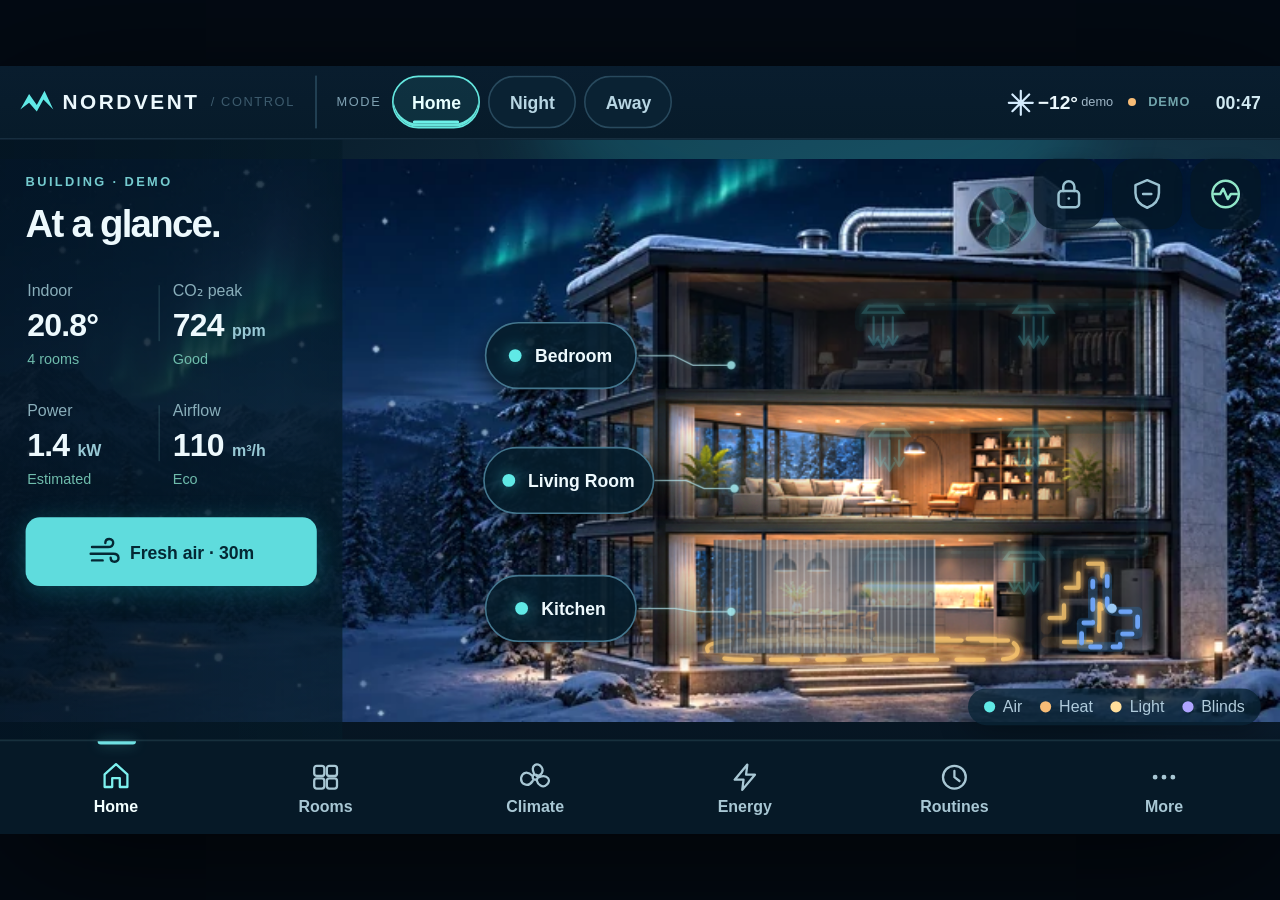
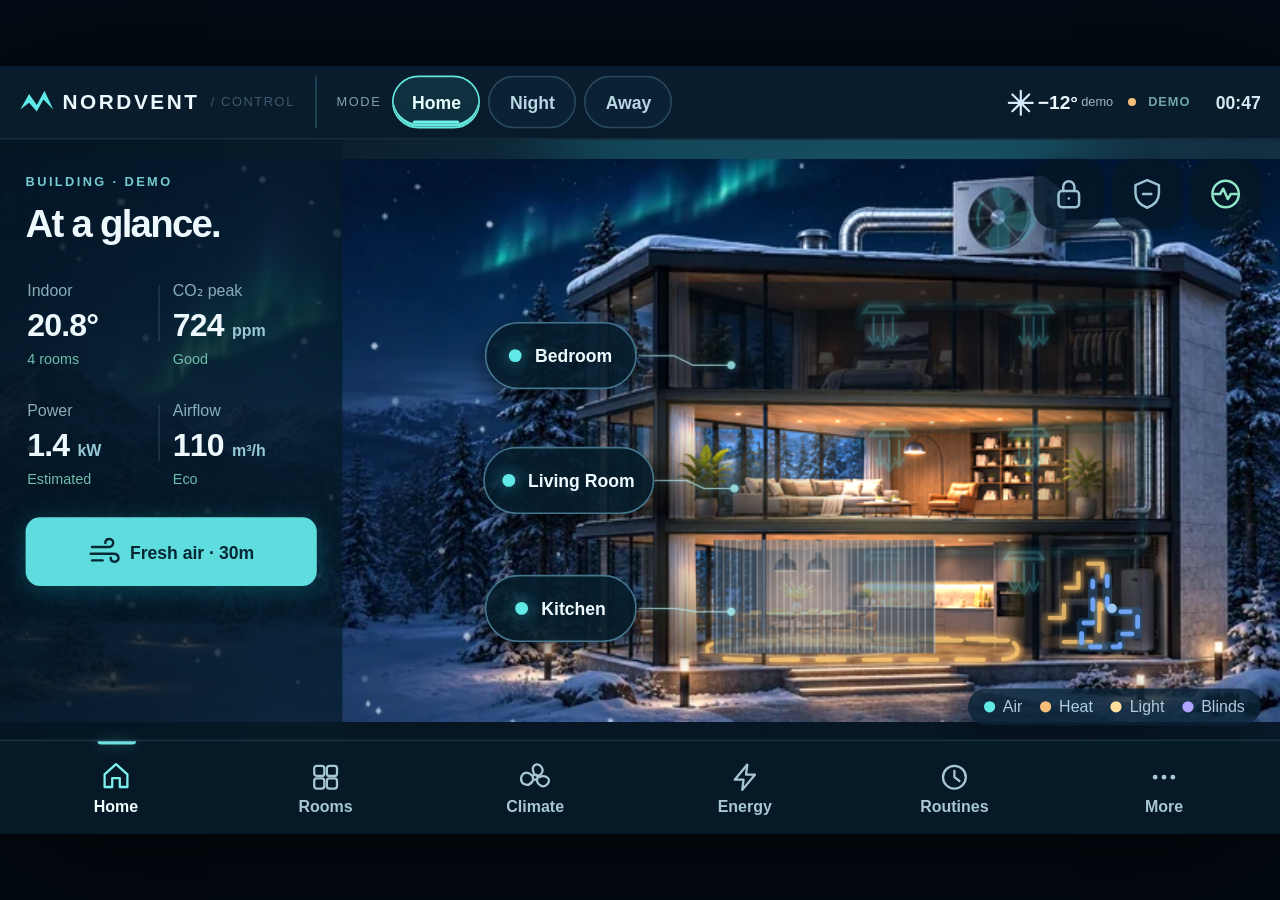
